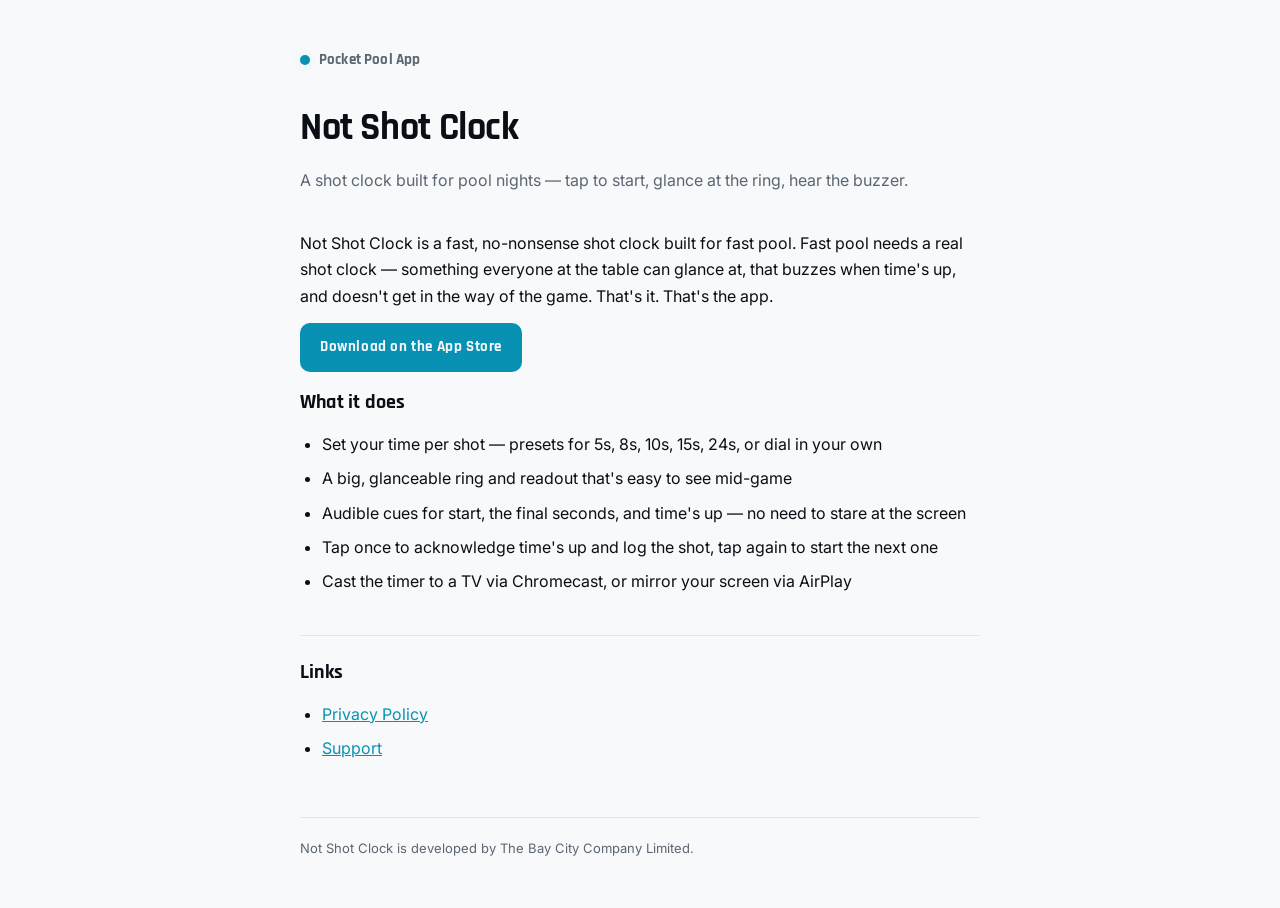
==== index.html @ 8cd3b0e2 "Add Cloudflare Web Analytics to the website Counts visits to notshotclock.pocketpoolapp.com (same to" ====
<!DOCTYPE html>
<html lang="en">
<head>
<meta charset="UTF-8">
<title>Not Shot Clock</title>
<meta name="description" content="A fast, no-nonsense shot clock for fast pool — tap to start, glance at the ring, hear the buzzer.">
<meta name="viewport" content="width=device-width, initial-scale=1, viewport-fit=cover">
<link rel="stylesheet" href="https://fonts.googleapis.com/css2?family=Rajdhani:wght@700&family=Inter:wght@400;500;600&family=Space+Mono:wght@700&display=swap">
<link rel="stylesheet" href="/assets/site.css">
</head>
<body>
<div class="page">
  <header class="brand" style="margin-bottom:24px;">
    <a href="https://pocketpoolapp.com/" style="display:flex;align-items:center;gap:9px;text-decoration:none;color:inherit;">
      <span class="dot"></span><span class="word" style="font-size:15px;color:var(--muted);">Pocket Pool App</span>
    </a>
  </header>
  <h1>Not Shot Clock</h1>
  <p class="lede">A shot clock built for pool nights — tap to start, glance at the ring, hear the buzzer.</p>

  <p>Not Shot Clock is a fast, no-nonsense shot clock built for fast pool. Fast pool needs a real shot clock — something everyone at the table can glance at, that buzzes when time's up, and doesn't get in the way of the game. That's it. That's the app.</p>

  <p>
    <a class="btn" href="https://apps.apple.com/app/id6815306099">Download on the App Store</a>
  </p>

  <h2>What it does</h2>
  <ul>
    <li>Set your time per shot — presets for 5s, 8s, 10s, 15s, 24s, or dial in your own</li>
    <li>A big, glanceable ring and readout that's easy to see mid-game</li>
    <li>Audible cues for start, the final seconds, and time's up — no need to stare at the screen</li>
    <li>Tap once to acknowledge time's up and log the shot, tap again to start the next one</li>
    <li>Cast the timer to a TV via Chromecast, or mirror your screen via AirPlay</li>
  </ul>

  <h2>Links</h2>
  <ul>
    <li><a href="/privacy">Privacy Policy</a></li>
    <li><a href="/support">Support</a></li>
  </ul>

  <footer class="page-footer">
    Not Shot Clock is developed by The Bay City Company Limited.
  </footer>
</div>
<!-- Cloudflare Web Analytics: no cookies, no personal data (see privacy.html). --><script type='module' src='https://static.cloudflareinsights.com/beacon.min.js' data-cf-beacon='{"token": "66d4319e4a10494c87d75a92358eb5a8"}'></script><!-- End Cloudflare Web Analytics -->
</body>
</html>
---- assets/site.css ----
:root {
  --bg: #F7F9FB;
  --surface: #FFFFFF;
  --border: rgba(10, 15, 22, 0.08);
  --text: #0A0F16;
  --muted: #5B6672;
  --accent: #0891B2;
  --accent-soft: rgba(8, 145, 178, 0.10);
}

@media (prefers-color-scheme: dark) {
  :root:not([data-theme="light"]) {
    --bg: #0A0F16;
    --surface: #131B24;
    --border: rgba(255, 255, 255, 0.07);
    --text: #EAF2F5;
    --muted: #9BA8B4;
    --accent: #22D3EE;
    --accent-soft: rgba(34, 211, 238, 0.12);
  }
}

:root[data-theme="dark"] {
  --bg: #0A0F16;
  --surface: #131B24;
  --border: rgba(255, 255, 255, 0.07);
  --text: #EAF2F5;
  --muted: #9BA8B4;
  --accent: #22D3EE;
  --accent-soft: rgba(34, 211, 238, 0.12);
}

* { box-sizing: border-box; }

html, body { margin: 0; }

body {
  background: var(--bg);
  color: var(--text);
  font-family: 'Inter', system-ui, -apple-system, sans-serif;
  line-height: 1.65;
  padding-inline: 20px;
  padding-block: 48px;
}

.page { max-width: 680px; margin: 0 auto; }

header.brand {
  display: flex;
  align-items: center;
  gap: 9px;
  margin-bottom: 8px;
  text-decoration: none;
  color: inherit;
}

header.brand .dot {
  width: 10px;
  height: 10px;
  border-radius: 50%;
  background: var(--accent);
  box-shadow: 0 0 10px var(--accent-soft);
  flex-shrink: 0;
}

header.brand .word {
  font-family: 'Rajdhani', 'Inter', sans-serif;
  font-weight: 700;
  font-size: 22px;
  letter-spacing: 0.01em;
}

h1 {
  font-family: 'Rajdhani', 'Inter', sans-serif;
  font-weight: 700;
  font-size: clamp(28px, 5vw, 38px);
  letter-spacing: -0.01em;
  margin: 6px 0 8px;
  text-wrap: balance;
}

h2 {
  font-family: 'Rajdhani', 'Inter', sans-serif;
  font-weight: 700;
  font-size: 20px;
  letter-spacing: 0.01em;
  margin: 40px 0 12px;
  padding-top: 20px;
  border-top: 1px solid var(--border);
}

h2:first-of-type { margin-top: 0; padding-top: 0; border-top: none; }

.lede { color: var(--muted); font-size: 16px; margin: 0 0 36px; }
.updated { font-family: 'Space Mono', ui-monospace, monospace; font-size: 13px; color: var(--muted); margin: 0 0 40px; }

p, li { font-size: 16px; color: var(--text); }
p { margin: 0 0 14px; }
ul { margin: 0 0 14px; padding-left: 22px; }
li { margin-bottom: 8px; }
li:last-child { margin-bottom: 0; }
strong { font-weight: 600; }
a { color: var(--accent); }

.callout {
  background: var(--surface);
  border: 1px solid var(--border);
  border-radius: 14px;
  padding: 18px 20px;
  margin: 0 0 40px;
}
.callout p { margin: 0; color: var(--muted); font-size: 15px; }
.callout strong { color: var(--text); }

.contact-card {
  background: var(--surface);
  border: 1px solid var(--border);
  border-radius: 16px;
  padding: 22px 24px;
  margin: 0 0 40px;
  display: flex;
  align-items: center;
  justify-content: space-between;
  gap: 16px;
  flex-wrap: wrap;
}
.contact-card .label {
  font-size: 12px;
  font-weight: 600;
  text-transform: uppercase;
  letter-spacing: 0.08em;
  color: var(--muted);
  margin-bottom: 6px;
}
.contact-card a.email {
  font-family: 'Space Mono', ui-monospace, monospace;
  font-size: 18px;
  font-weight: 700;
  color: var(--accent);
  text-decoration: none;
}
.contact-card a.email:hover { text-decoration: underline; }
.btn {
  background: var(--accent);
  color: var(--bg);
  font-family: 'Rajdhani', sans-serif;
  font-weight: 700;
  font-size: 15px;
  letter-spacing: 0.04em;
  padding: 12px 20px;
  border-radius: 10px;
  text-decoration: none;
  white-space: nowrap;
  display: inline-block;
}

.faq { display: flex; flex-direction: column; gap: 10px; margin-bottom: 40px; }
details {
  background: var(--surface);
  border: 1px solid var(--border);
  border-radius: 12px;
  padding: 16px 18px;
}
summary {
  font-weight: 600;
  cursor: pointer;
  list-style: none;
  display: flex;
  align-items: center;
  justify-content: space-between;
  gap: 12px;
}
summary::-webkit-details-marker { display: none; }
summary::after {
  content: "+";
  font-family: 'Rajdhani', sans-serif;
  font-size: 20px;
  color: var(--accent);
  flex-shrink: 0;
  transition: transform 0.15s ease;
}
details[open] summary::after { transform: rotate(45deg); }
details p { margin: 12px 0 0; color: var(--muted); font-size: 15px; }
details p a { color: var(--accent); }

.app-tiles {
  display: flex;
  flex-direction: column;
  gap: 14px;
  margin-bottom: 20px;
}
.app-tile {
  background: var(--surface);
  border: 1px solid var(--border);
  border-radius: 16px;
  padding: 22px 24px;
  text-decoration: none;
  color: inherit;
  display: block;
}
.app-tile h3 {
  font-family: 'Rajdhani', 'Inter', sans-serif;
  font-weight: 700;
  font-size: 20px;
  margin: 0 0 6px;
}
.app-tile p { margin: 0; color: var(--muted); font-size: 15px; }
.app-tile.soon { opacity: 0.55; }
.app-tile.soon h3::after {
  content: "Coming soon";
  font-size: 11px;
  font-weight: 700;
  text-transform: uppercase;
  letter-spacing: 0.06em;
  color: var(--muted);
  margin-left: 10px;
  vertical-align: middle;
}

footer.page-footer {
  margin-top: 56px;
  padding-top: 20px;
  border-top: 1px solid var(--border);
  font-size: 13px;
  color: var(--muted);
}
footer.page-footer a { color: var(--muted); }
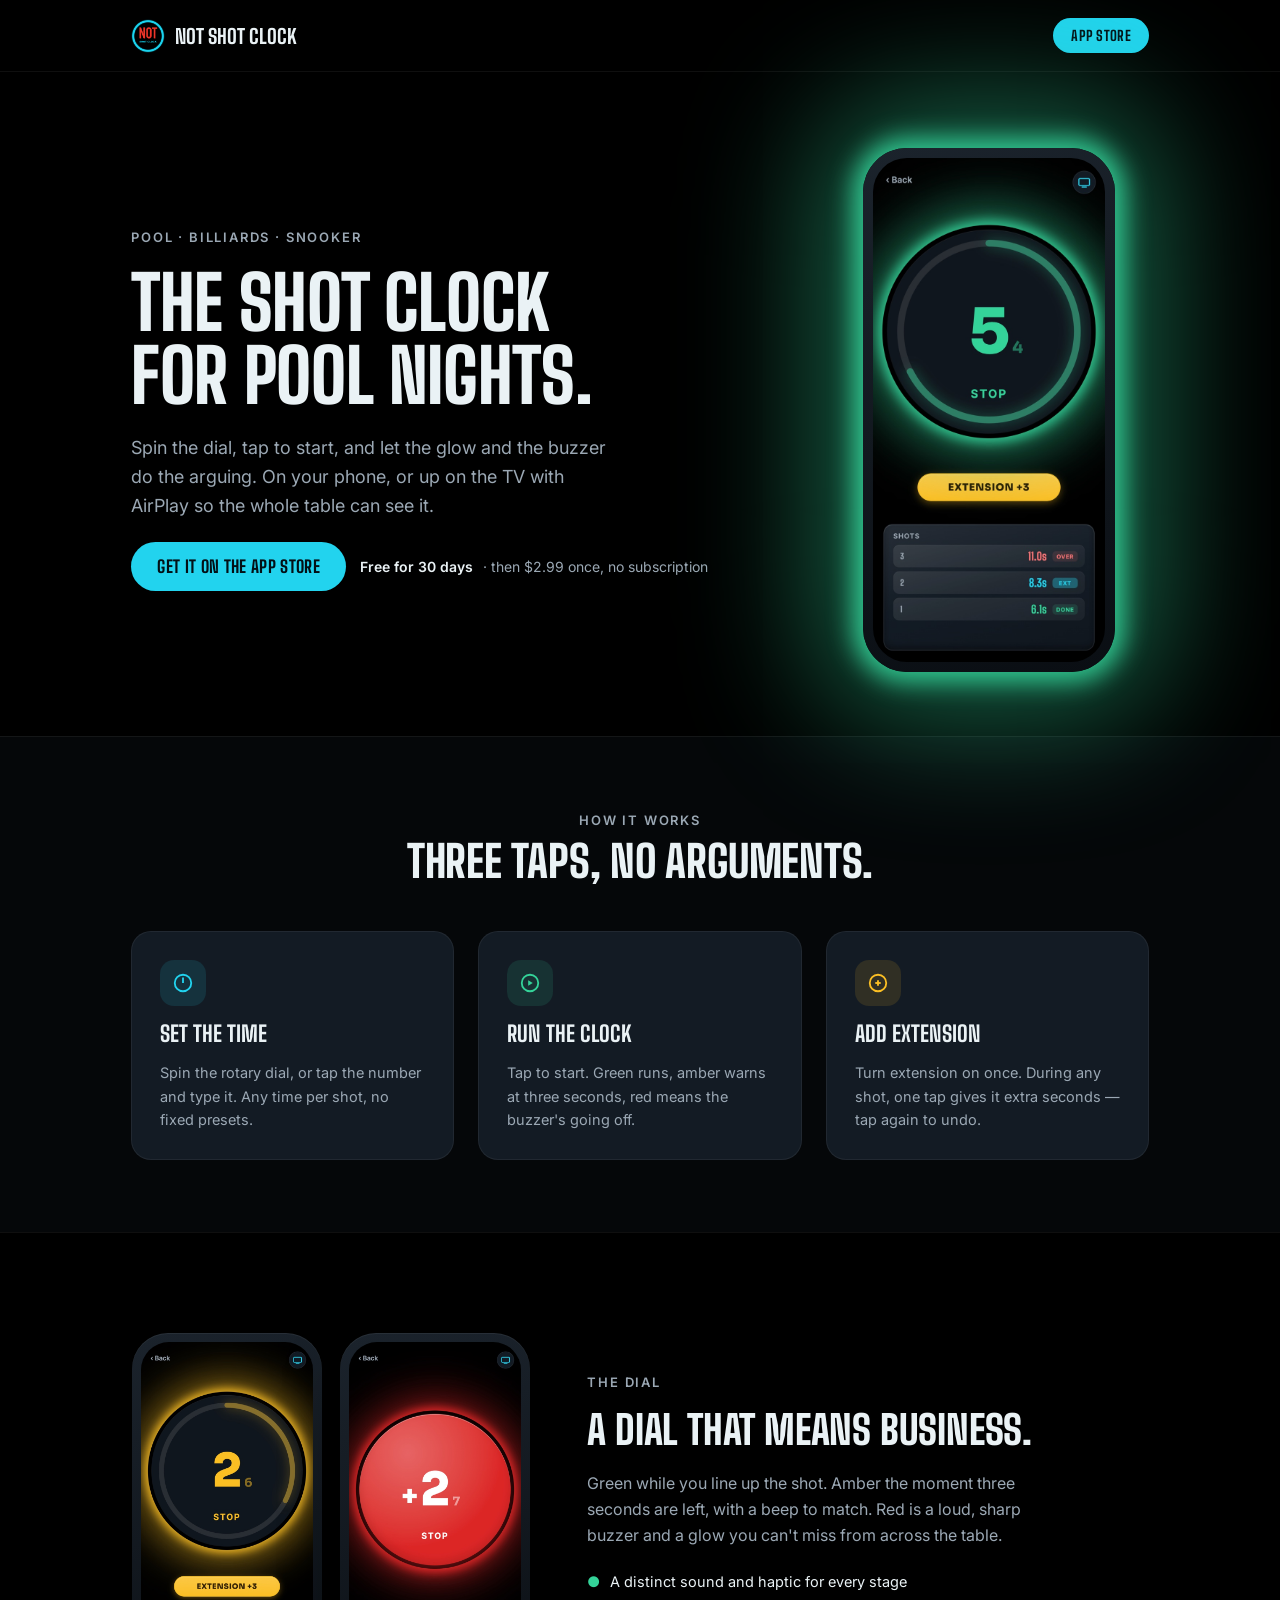
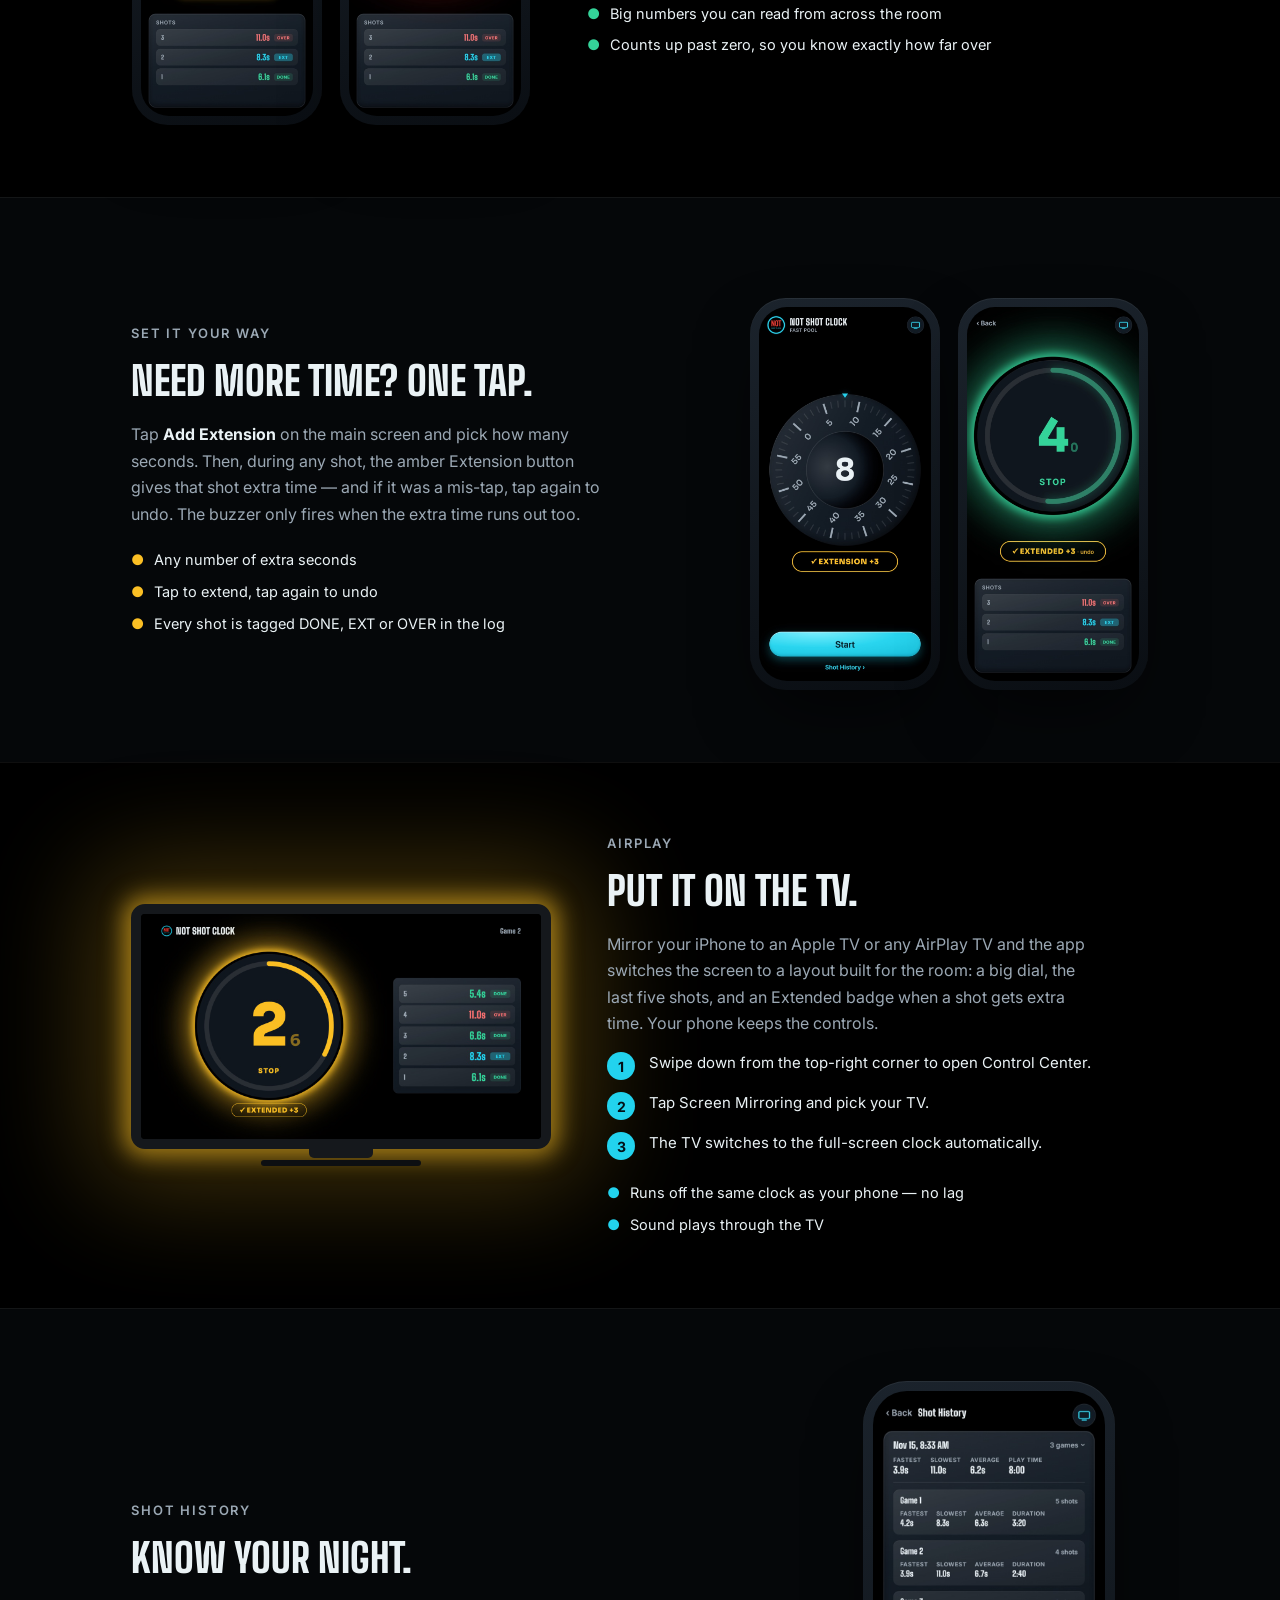
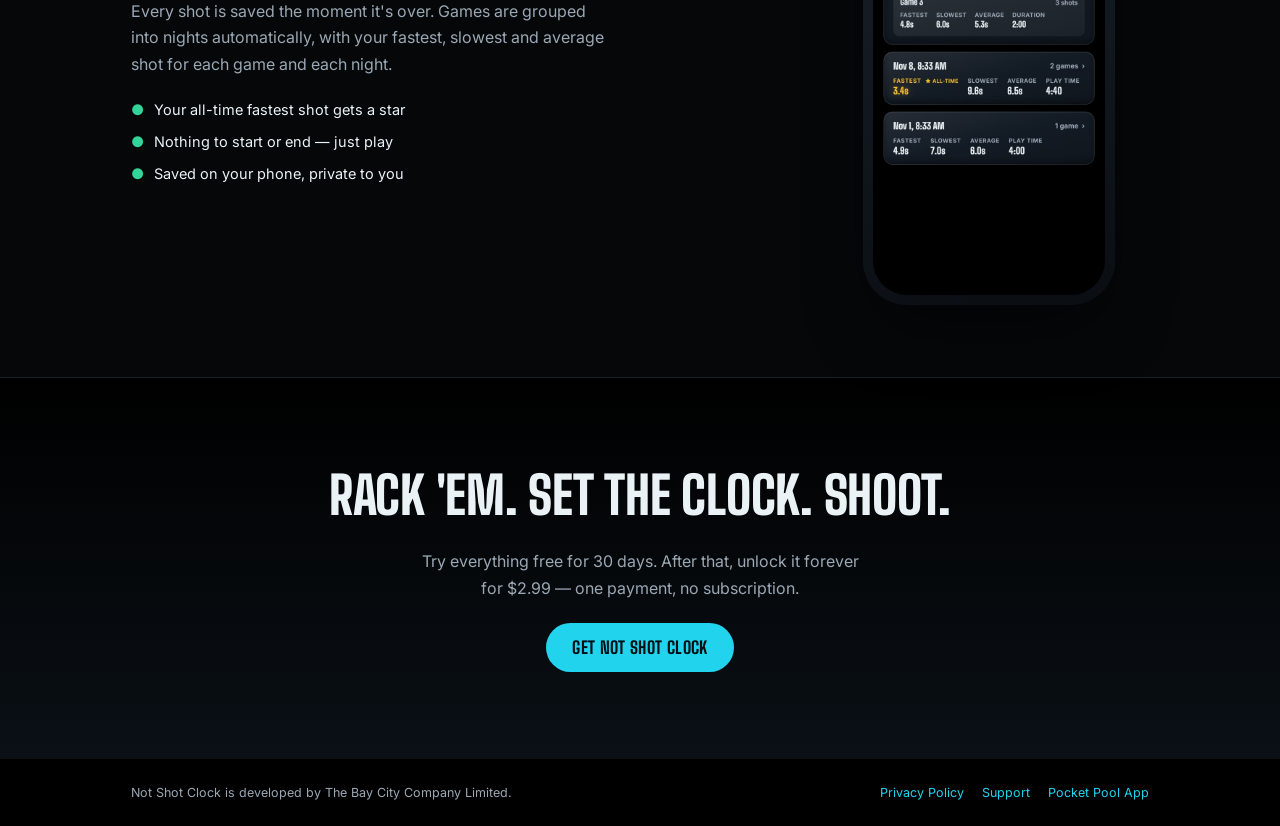
==== commit b8e18837: "New homepage with current app screens; AirPlay replaces Chromecast - Homepage rebuilt from the appro" ====
--- a/index.html
+++ b/index.html
@@ -2,47 +2,231 @@
 <html lang="en">
 <head>
 <meta charset="UTF-8">
-<title>Not Shot Clock</title>
-<meta name="description" content="A fast, no-nonsense shot clock for fast pool — tap to start, glance at the ring, hear the buzzer.">
+<title>Not Shot Clock — the shot clock for pool nights</title>
+<meta name="description" content="A fast, no-nonsense shot clock for pool, billiards and snooker. Spin the dial, tap to start, hear the buzzer — and put it on the TV with AirPlay. Free for 30 days.">
 <meta name="viewport" content="width=device-width, initial-scale=1, viewport-fit=cover">
-<link rel="stylesheet" href="https://fonts.googleapis.com/css2?family=Rajdhani:wght@700&family=Inter:wght@400;500;600&family=Space+Mono:wght@700&display=swap">
-<link rel="stylesheet" href="/assets/site.css">
+<meta property="og:title" content="Not Shot Clock — the shot clock for pool nights">
+<meta property="og:description" content="Spin the dial, tap to start, hear the buzzer. Put it on the TV with AirPlay.">
+<meta property="og:image" content="https://notshotclock.pocketpoolapp.com/assets/img/tv-running.jpg">
+<link rel="icon" href="/assets/img/logo.png">
+<link rel="preconnect" href="https://fonts.googleapis.com">
+<link rel="stylesheet" href="https://fonts.googleapis.com/css2?family=Big+Shoulders:wght@700;800&family=Inter:wght@400;500;600&display=swap">
+<style>
+  :root {
+    --bg: #000000; --bg-alt: #050709; --surface: #131B24; --line: rgba(255,255,255,0.06);
+    --text: #EAF2F5; --muted: #9BA8B4; --accent: #22D3EE; --on-accent: #031016;
+    --green: #34D399; --amber: #FBBF24; --red: #DC2626;
+    color-scheme: dark;
+  }
+  * { box-sizing: border-box; }
+  html, body { margin: 0; background: var(--bg); color: var(--text); font-family: 'Inter', system-ui, sans-serif; }
+  a { color: var(--accent); text-decoration: none; }
+  a:hover { color: #67e3f5; }
+  img { max-width: 100%; display: block; }
+  .wrap { max-width: 1120px; margin: 0 auto; padding-inline: max(24px, 4vw, env(safe-area-inset-left, 0px)); }
+  .band { padding-block: 72px; border-top: 1px solid var(--line); }
+  .band.alt { background: var(--bg-alt); }
+  .display { font-family: 'Big Shoulders', sans-serif; font-weight: 800; text-transform: uppercase; letter-spacing: -0.005em; text-wrap: balance; margin: 0; }
+  .eyebrow { font-weight: 600; font-size: 13px; letter-spacing: 0.14em; text-transform: uppercase; color: var(--muted); }
+  .lead { font-size: 18px; line-height: 1.6; color: var(--muted); max-width: 480px; margin: 0; }
+  .body { font-size: 16px; line-height: 1.65; color: var(--muted); max-width: 480px; margin: 0; }
+  .btn { display: inline-flex; align-items: center; gap: 10px; padding: 14px 26px; border-radius: 999px; background: var(--accent); color: var(--on-accent); font-family: 'Big Shoulders', sans-serif; font-weight: 700; font-size: 17px; letter-spacing: 0.02em; text-transform: uppercase; }
+  .btn:hover { color: var(--on-accent); filter: brightness(1.08); }
+  .row { display: flex; flex-wrap: wrap; align-items: center; gap: 56px; }
+  .row.rev { flex-wrap: wrap-reverse; }
+  .copy { flex: 999 1 420px; min-width: 0; display: flex; flex-direction: column; gap: 16px; }
+  .media { flex: 1 1 320px; display: flex; justify-content: center; align-items: flex-end; gap: 18px; flex-wrap: wrap; }
+  .media.pair { flex: 1 1 400px; flex-wrap: nowrap; }
+  .phone { width: 252px; border-radius: 44px; padding: 10px; background: linear-gradient(165deg,#1b232c,#0a0e13); box-shadow: 0 30px 70px -20px rgba(0,0,0,0.7), inset 0 1px 0 rgba(255,255,255,0.06); }
+  .phone.sm { width: 190px; border-radius: 36px; padding: 9px; }
+  .phone .scr { aspect-ratio: 1206 / 2622; border-radius: 34px; overflow: hidden; background: #000; }
+  .phone.sm .scr { border-radius: 28px; }
+  .phone .scr img { width: 100%; height: 100%; object-fit: cover; }
+  .glow-green { box-shadow: 0 0 24px 10px rgba(52,211,153,0.9), 0 0 130px 50px rgba(52,211,153,0.45); }
+  .tv { width: min(100%, 460px); }
+  .tv .panel { border-radius: 14px; border: 10px solid #15181c; overflow: hidden; background: #000; box-shadow: 0 0 22px 8px rgba(251,191,36,0.55), 0 0 110px 40px rgba(251,191,36,0.25); }
+  .tv .neck { width: 64px; height: 9px; margin: 0 auto; background: #15181c; border-radius: 0 0 5px 5px; }
+  .tv .foot { width: 160px; height: 6px; margin: 2px auto 0; background: #0d0f12; border-radius: 3px; }
+  ul.dots { margin: 6px 0 0; padding: 0; list-style: none; display: flex; flex-direction: column; gap: 10px; }
+  ul.dots li { display: flex; gap: 10px; font-size: 14.5px; line-height: 1.5; }
+  ul.dots li::before { content: "●"; color: var(--dot, var(--green)); }
+  .cards { display: flex; flex-wrap: wrap; gap: 24px; }
+  .card { flex: 1 1 260px; min-width: 0; background: var(--surface); border: 1px solid var(--line); border-radius: 20px; padding: 28px; display: flex; flex-direction: column; gap: 14px; }
+  .card .ic { width: 46px; height: 46px; border-radius: 14px; display: flex; align-items: center; justify-content: center; }
+  .card h3 { font-family: 'Big Shoulders', sans-serif; font-weight: 700; font-size: 22px; text-transform: uppercase; margin: 0; }
+  .card p { margin: 0; font-size: 14.5px; line-height: 1.6; color: var(--muted); }
+  .steps { margin: 0; padding: 0; list-style: none; display: flex; flex-direction: column; gap: 12px; counter-reset: s; }
+  .steps li { counter-increment: s; display: flex; gap: 14px; align-items: flex-start; font-size: 15px; line-height: 1.5; }
+  .steps li::before { content: counter(s); flex: none; width: 28px; height: 28px; border-radius: 50%; background: var(--accent); color: var(--on-accent); font-weight: 700; font-size: 14px; display: flex; align-items: center; justify-content: center; }
+  .price { display: inline-flex; gap: 10px; align-items: center; flex-wrap: wrap; font-size: 14px; color: var(--muted); }
+  .price b { color: var(--text); font-weight: 600; }
+  @media (max-width: 560px) {
+    .band { padding-block: 56px; }
+    .phone { width: 220px; }
+    .phone.sm { width: 46%; max-width: 190px; }
+  }
+</style>
 </head>
 <body>
-<div class="page">
-  <header class="brand" style="margin-bottom:24px;">
-    <a href="https://pocketpoolapp.com/" style="display:flex;align-items:center;gap:9px;text-decoration:none;color:inherit;">
-      <span class="dot"></span><span class="word" style="font-size:15px;color:var(--muted);">Pocket Pool App</span>
+
+<!-- NAV -->
+<div style="padding-block:18px; border-bottom:1px solid var(--line);">
+  <div class="wrap" style="display:flex; align-items:center; justify-content:space-between; gap:16px; flex-wrap:wrap;">
+    <a href="/" style="display:flex; align-items:center; gap:10px; color:inherit;">
+      <img src="/assets/img/logo.png" alt="" width="34" height="34" style="border-radius:22%;">
+      <span style="font-family:'Big Shoulders',sans-serif; font-weight:700; font-size:20px; text-transform:uppercase;">Not Shot Clock</span>
     </a>
-  </header>
-  <h1>Not Shot Clock</h1>
-  <p class="lede">A shot clock built for pool nights — tap to start, glance at the ring, hear the buzzer.</p>
-
-  <p>Not Shot Clock is a fast, no-nonsense shot clock built for fast pool. Fast pool needs a real shot clock — something everyone at the table can glance at, that buzzes when time's up, and doesn't get in the way of the game. That's it. That's the app.</p>
-
-  <p>
-    <a class="btn" href="https://apps.apple.com/app/id6815306099">Download on the App Store</a>
-  </p>
-
-  <h2>What it does</h2>
-  <ul>
-    <li>Set your time per shot — presets for 5s, 8s, 10s, 15s, 24s, or dial in your own</li>
-    <li>A big, glanceable ring and readout that's easy to see mid-game</li>
-    <li>Audible cues for start, the final seconds, and time's up — no need to stare at the screen</li>
-    <li>Tap once to acknowledge time's up and log the shot, tap again to start the next one</li>
-    <li>Cast the timer to a TV via Chromecast, or mirror your screen via AirPlay</li>
-  </ul>
-
-  <h2>Links</h2>
-  <ul>
-    <li><a href="/privacy">Privacy Policy</a></li>
-    <li><a href="/support">Support</a></li>
-  </ul>
-
-  <footer class="page-footer">
-    Not Shot Clock is developed by The Bay City Company Limited.
-  </footer>
-</div>
+    <a class="btn" href="https://apps.apple.com/app/id6815306099" style="padding:9px 18px; font-size:14px;">App Store</a>
+  </div>
+</div>
+
+<!-- HERO -->
+<div style="padding-block:76px 64px;">
+  <div class="wrap row">
+    <div class="copy" style="gap:22px;">
+      <span class="eyebrow">Pool · Billiards · Snooker</span>
+      <h1 class="display" style="font-size:clamp(46px,6vw,74px); line-height:0.98;">The shot clock<br>for pool nights.</h1>
+      <p class="lead">Spin the dial, tap to start, and let the glow and the buzzer do the arguing. On your phone, or up on the TV with AirPlay so the whole table can see it.</p>
+      <div style="display:flex; align-items:center; gap:14px; flex-wrap:wrap;">
+        <a class="btn" href="https://apps.apple.com/app/id6815306099">Get it on the App Store</a>
+        <span class="price"><b>Free for 30 days</b> · then $2.99 once, no subscription</span>
+      </div>
+    </div>
+    <div class="media">
+      <div class="phone glow-green"><div class="scr"><img src="/assets/img/running.jpg" alt="Not Shot Clock timer running, green ring counting down from 8 seconds"></div></div>
+    </div>
+  </div>
+</div>
+
+<!-- HOW IT WORKS -->
+<div class="band alt">
+  <div class="wrap">
+    <div style="text-align:center; max-width:640px; margin:0 auto 44px;">
+      <span class="eyebrow">How it works</span>
+      <h2 class="display" style="font-size:clamp(30px,4vw,44px); margin-top:6px;">Three taps, no arguments.</h2>
+    </div>
+    <div class="cards">
+      <div class="card">
+        <div class="ic" style="background:rgba(34,211,238,0.12);"><svg width="22" height="22" viewBox="0 0 24 24" fill="none" stroke="#22D3EE" stroke-width="2" aria-hidden="true"><circle cx="12" cy="12" r="9"/><line x1="12" y1="12" x2="12" y2="6"/></svg></div>
+        <h3>Set the time</h3>
+        <p>Spin the rotary dial, or tap the number and type it. Any time per shot, no fixed presets.</p>
+      </div>
+      <div class="card">
+        <div class="ic" style="background:rgba(52,211,153,0.12);"><svg width="22" height="22" viewBox="0 0 24 24" fill="none" stroke="#34D399" stroke-width="2" aria-hidden="true"><circle cx="12" cy="12" r="9"/><path d="M10 9l5 3-5 3z" fill="#34D399" stroke="none"/></svg></div>
+        <h3>Run the clock</h3>
+        <p>Tap to start. Green runs, amber warns at three seconds, red means the buzzer's going off.</p>
+      </div>
+      <div class="card">
+        <div class="ic" style="background:rgba(251,191,36,0.12);"><svg width="22" height="22" viewBox="0 0 24 24" fill="none" stroke="#FBBF24" stroke-width="2" aria-hidden="true"><circle cx="12" cy="12" r="9"/><line x1="9" y1="12" x2="15" y2="12"/><line x1="12" y1="9" x2="12" y2="15"/></svg></div>
+        <h3>Add extension</h3>
+        <p>Turn extension on once. During any shot, one tap gives it extra seconds — tap again to undo.</p>
+      </div>
+    </div>
+  </div>
+</div>
+
+<!-- DIAL STATES -->
+<div class="band">
+  <div class="wrap row">
+    <div class="media pair">
+      <div class="phone sm"><div class="scr"><img src="/assets/img/warning.jpg" alt="Timer in amber warning state with 2.6 seconds left"></div></div>
+      <div class="phone sm" style="margin-top:28px;"><div class="scr"><img src="/assets/img/expired.jpg" alt="Timer in red buzzer state, 2.7 seconds over"></div></div>
+    </div>
+    <div class="copy">
+      <span class="eyebrow">The dial</span>
+      <h2 class="display" style="font-size:clamp(28px,3.6vw,40px);">A dial that means business.</h2>
+      <p class="body">Green while you line up the shot. Amber the moment three seconds are left, with a beep to match. Red is a loud, sharp buzzer and a glow you can't miss from across the table.</p>
+      <ul class="dots">
+        <li>A distinct sound and haptic for every stage</li>
+        <li>Big numbers you can read from across the room</li>
+        <li>Counts up past zero, so you know exactly how far over</li>
+      </ul>
+    </div>
+  </div>
+</div>
+
+<!-- EXTENSION -->
+<div class="band alt">
+  <div class="wrap row rev">
+    <div class="copy" style="--dot: var(--amber);">
+      <span class="eyebrow">Set it your way</span>
+      <h2 class="display" style="font-size:clamp(28px,3.6vw,40px);">Need more time? One tap.</h2>
+      <p class="body">Tap <b style="color:var(--text);">Add Extension</b> on the main screen and pick how many seconds. Then, during any shot, the amber Extension button gives that shot extra time — and if it was a mis-tap, tap again to undo. The buzzer only fires when the extra time runs out too.</p>
+      <ul class="dots">
+        <li>Any number of extra seconds</li>
+        <li>Tap to extend, tap again to undo</li>
+        <li>Every shot is tagged DONE, EXT or OVER in the log</li>
+      </ul>
+    </div>
+    <div class="media pair">
+      <div class="phone sm"><div class="scr"><img src="/assets/img/home.jpg" alt="Main screen with the rotary dial set to 8 seconds and Extension +3 turned on"></div></div>
+      <div class="phone sm" style="margin-top:28px;"><div class="scr"><img src="/assets/img/extended.jpg" alt="Timer running with the shot extended by 3 seconds"></div></div>
+    </div>
+  </div>
+</div>
+
+<!-- AIRPLAY -->
+<div class="band">
+  <div class="wrap row">
+    <div class="media" style="flex:1 1 420px; align-items:center;">
+      <div class="tv">
+        <div class="panel"><img src="/assets/img/tv-extended.jpg" alt="The TV layout over AirPlay: the dial on the left, the last five shots on the right, and an Extended +3 badge" style="width:100%; aspect-ratio:16/9; object-fit:cover;"></div>
+        <div class="neck"></div><div class="foot"></div>
+      </div>
+    </div>
+    <div class="copy" style="--dot: var(--accent);">
+      <span class="eyebrow">AirPlay</span>
+      <h2 class="display" style="font-size:clamp(28px,3.6vw,40px);">Put it on the TV.</h2>
+      <p class="body">Mirror your iPhone to an Apple TV or any AirPlay TV and the app switches the screen to a layout built for the room: a big dial, the last five shots, and an Extended badge when a shot gets extra time. Your phone keeps the controls.</p>
+      <ol class="steps">
+        <li>Swipe down from the top-right corner to open Control Center.</li>
+        <li>Tap Screen Mirroring and pick your TV.</li>
+        <li>The TV switches to the full-screen clock automatically.</li>
+      </ol>
+      <ul class="dots">
+        <li>Runs off the same clock as your phone — no lag</li>
+        <li>Sound plays through the TV</li>
+      </ul>
+    </div>
+  </div>
+</div>
+
+<!-- HISTORY -->
+<div class="band alt">
+  <div class="wrap row rev">
+    <div class="copy">
+      <span class="eyebrow">Shot history</span>
+      <h2 class="display" style="font-size:clamp(28px,3.6vw,40px);">Know your night.</h2>
+      <p class="body">Every shot is saved the moment it's over. Games are grouped into nights automatically, with your fastest, slowest and average shot for each game and each night.</p>
+      <ul class="dots">
+        <li>Your all-time fastest shot gets a star</li>
+        <li>Nothing to start or end — just play</li>
+        <li>Saved on your phone, private to you</li>
+      </ul>
+    </div>
+    <div class="media">
+      <div class="phone"><div class="scr"><img src="/assets/img/history.jpg" alt="Shot History screen listing three nights with fastest, slowest and average shot times"></div></div>
+    </div>
+  </div>
+</div>
+
+<!-- FOOTER CTA -->
+<div class="band" style="padding-block:86px; background:linear-gradient(180deg,#000 0%,#0a1016 100%);">
+  <div class="wrap" style="display:flex; flex-direction:column; align-items:center; gap:22px; text-align:center;">
+    <h2 class="display" style="font-size:clamp(32px,5vw,52px); max-width:640px;">Rack 'em. Set the clock. Shoot.</h2>
+    <p class="body" style="max-width:460px;">Try everything free for 30 days. After that, unlock it forever for $2.99 — one payment, no subscription.</p>
+    <a class="btn" href="https://apps.apple.com/app/id6815306099">Get Not Shot Clock</a>
+  </div>
+</div>
+
+<!-- LEGAL FOOTER -->
+<div style="padding-block:26px; border-top:1px solid var(--line);">
+  <div class="wrap" style="display:flex; flex-wrap:wrap; align-items:center; justify-content:space-between; gap:12px; font-size:12.5px; color:var(--muted);">
+    <span>Not Shot Clock is developed by The Bay City Company Limited.</span>
+    <span style="display:flex; gap:18px;"><a href="/privacy">Privacy Policy</a><a href="/support">Support</a><a href="https://pocketpoolapp.com/">Pocket Pool App</a></span>
+  </div>
+</div>
+
 <!-- Cloudflare Web Analytics: no cookies, no personal data (see privacy.html). --><script type='module' src='https://static.cloudflareinsights.com/beacon.min.js' data-cf-beacon='{"token": "66d4319e4a10494c87d75a92358eb5a8"}'></script><!-- End Cloudflare Web Analytics -->
 </body>
 </html>
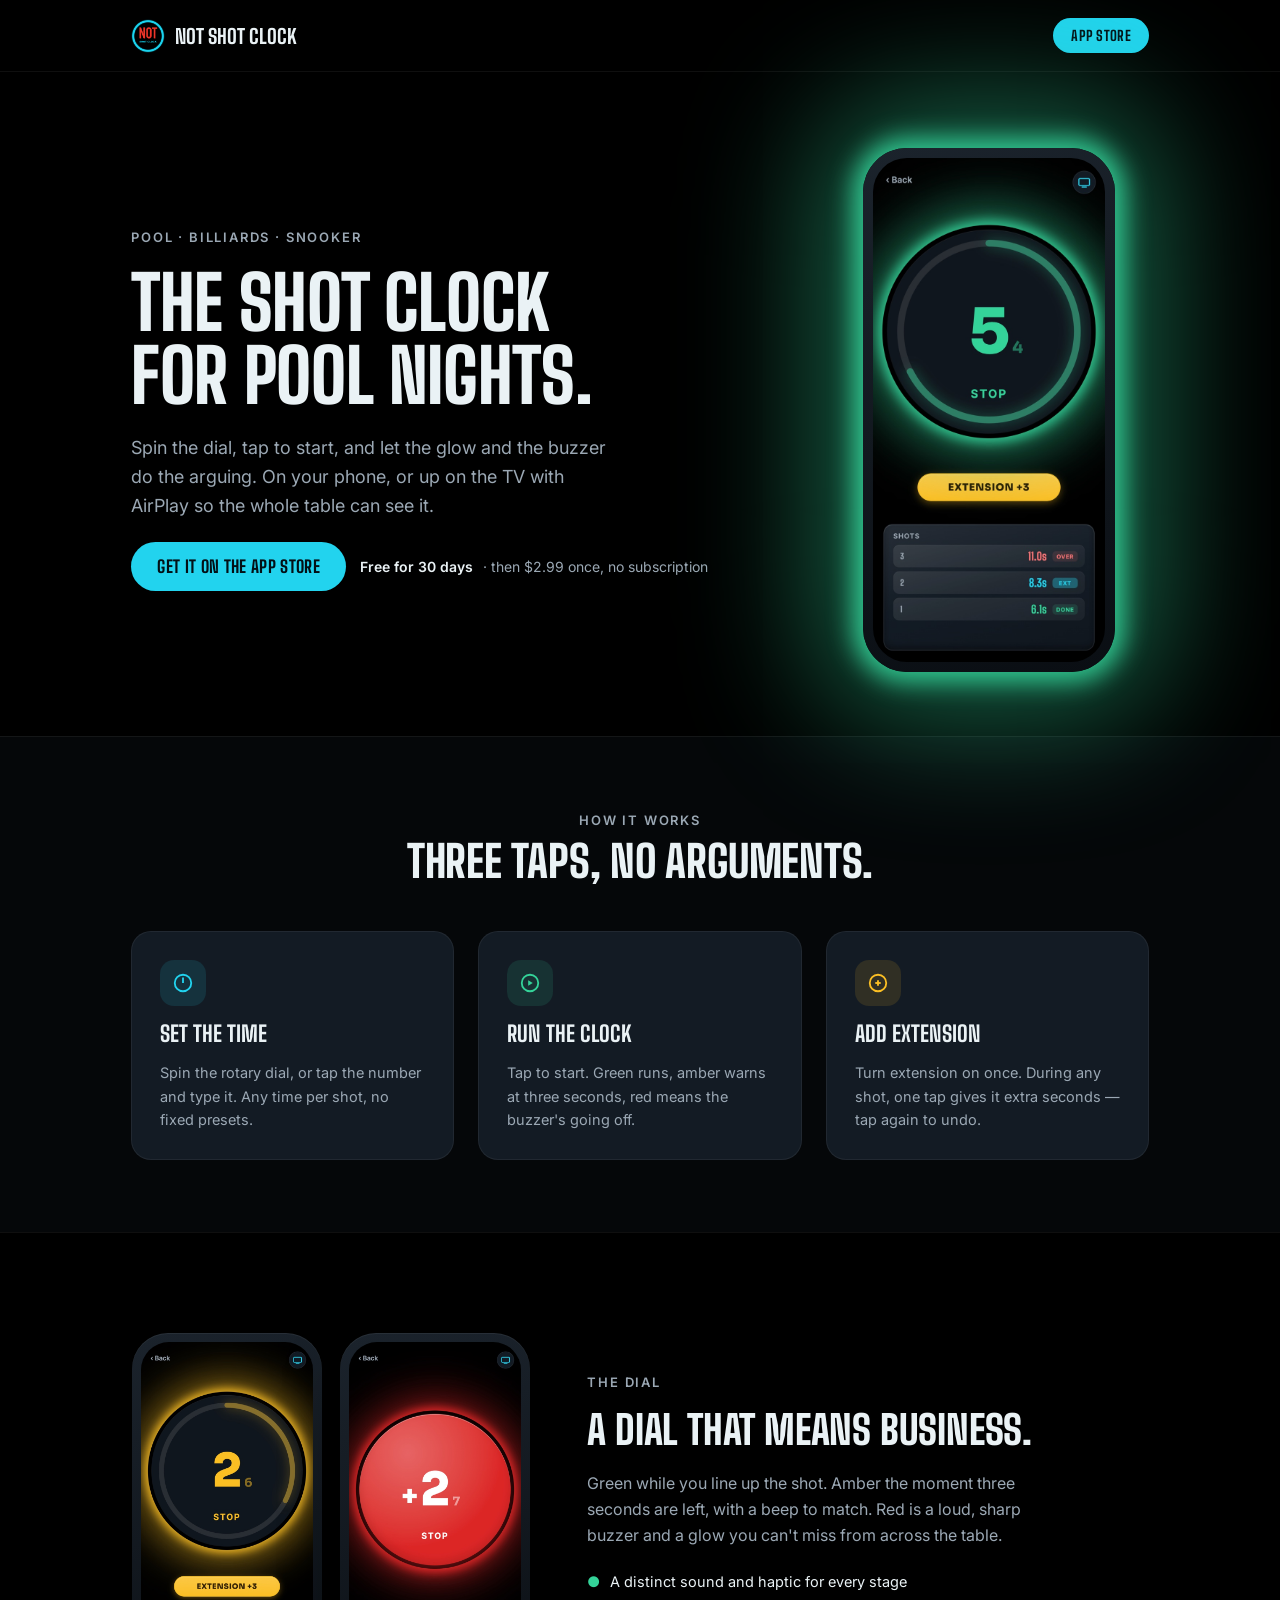
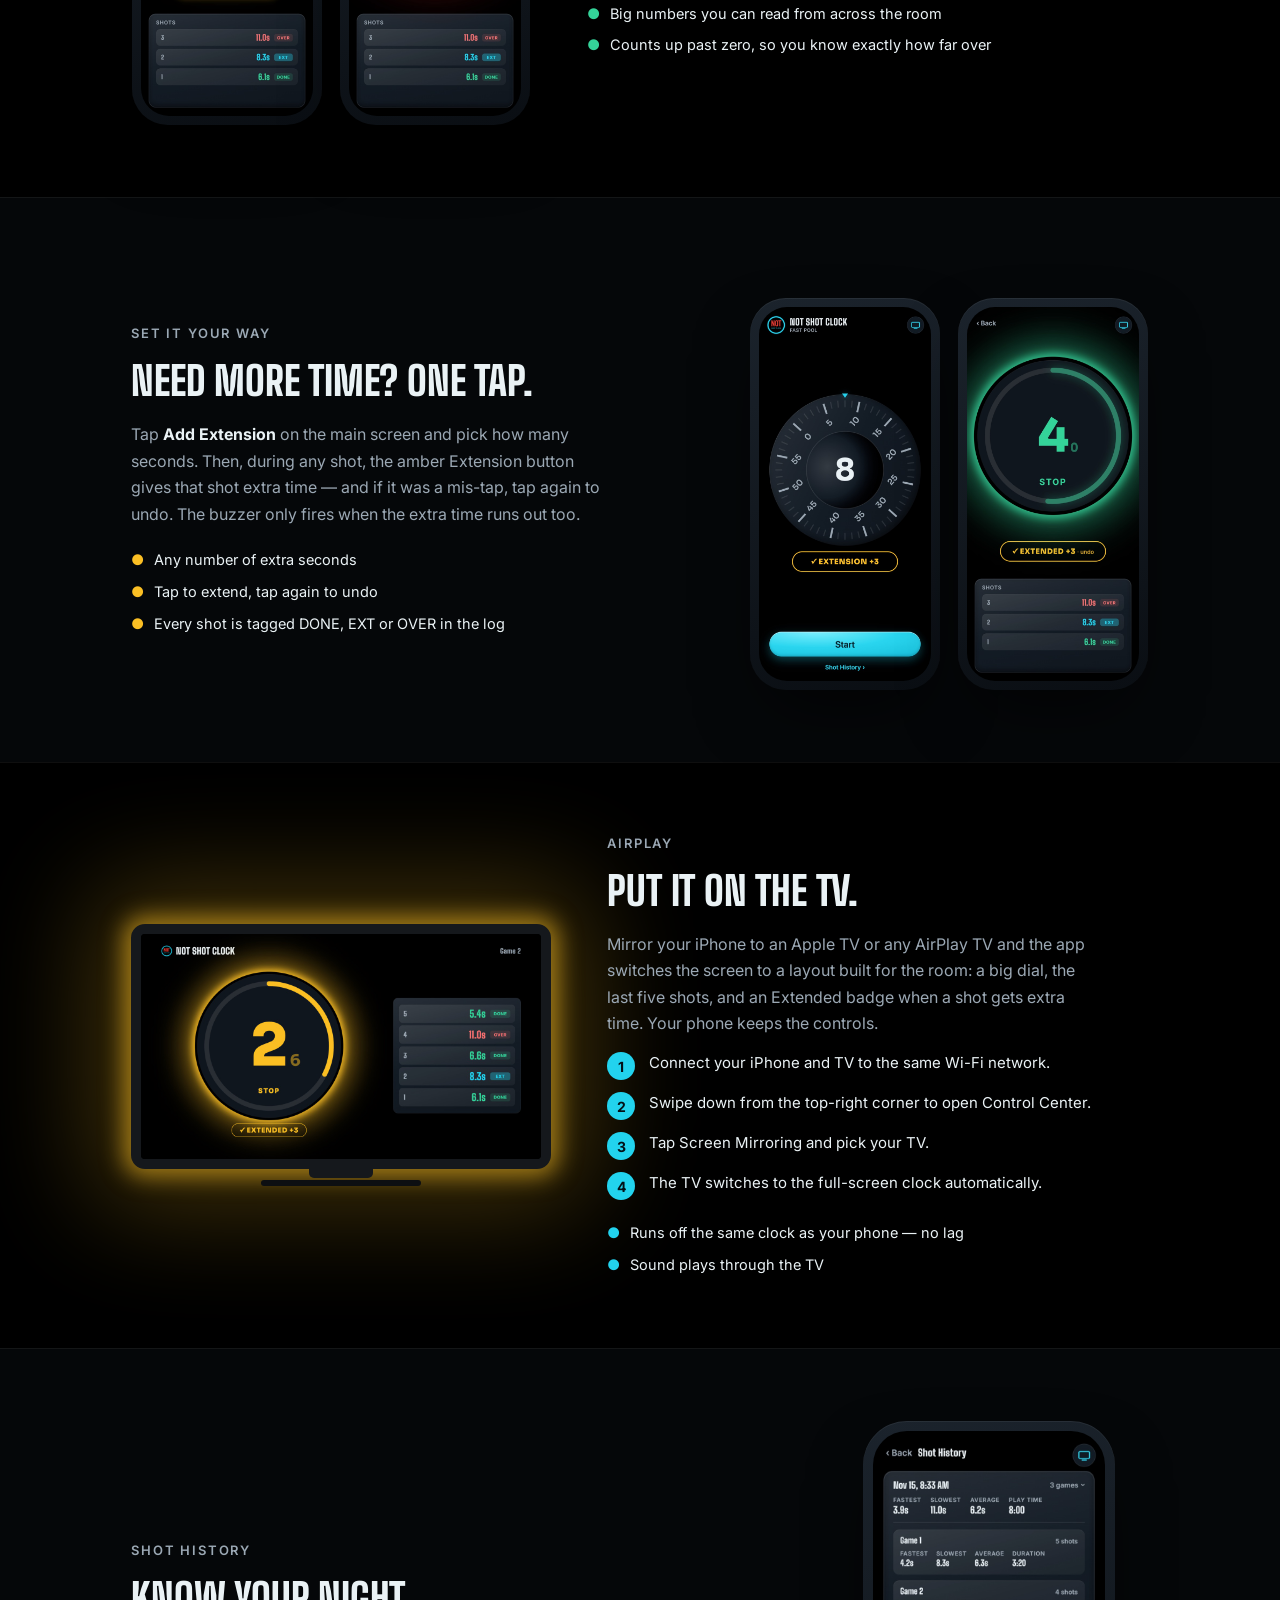
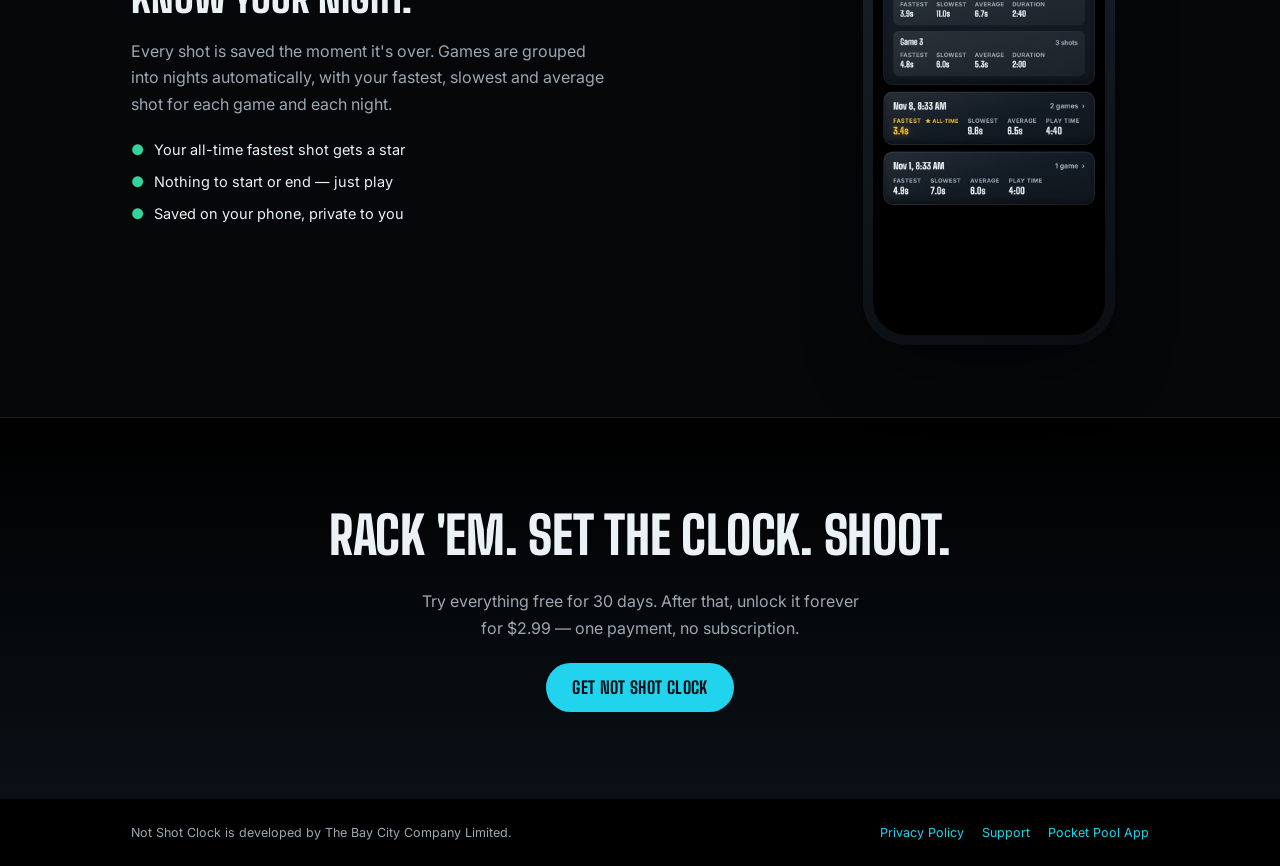
==== commit ec97c19c: "AirPlay steps: iPhone and TV must be on the same Wi-Fi Co-Authored-By: Claude Opus 5.5 <noreply@anth" ====
--- a/index.html
+++ b/index.html
@@ -179,6 +179,7 @@
       <h2 class="display" style="font-size:clamp(28px,3.6vw,40px);">Put it on the TV.</h2>
       <p class="body">Mirror your iPhone to an Apple TV or any AirPlay TV and the app switches the screen to a layout built for the room: a big dial, the last five shots, and an Extended badge when a shot gets extra time. Your phone keeps the controls.</p>
       <ol class="steps">
+        <li>Connect your iPhone and TV to the same Wi-Fi network.</li>
         <li>Swipe down from the top-right corner to open Control Center.</li>
         <li>Tap Screen Mirroring and pick your TV.</li>
         <li>The TV switches to the full-screen clock automatically.</li>
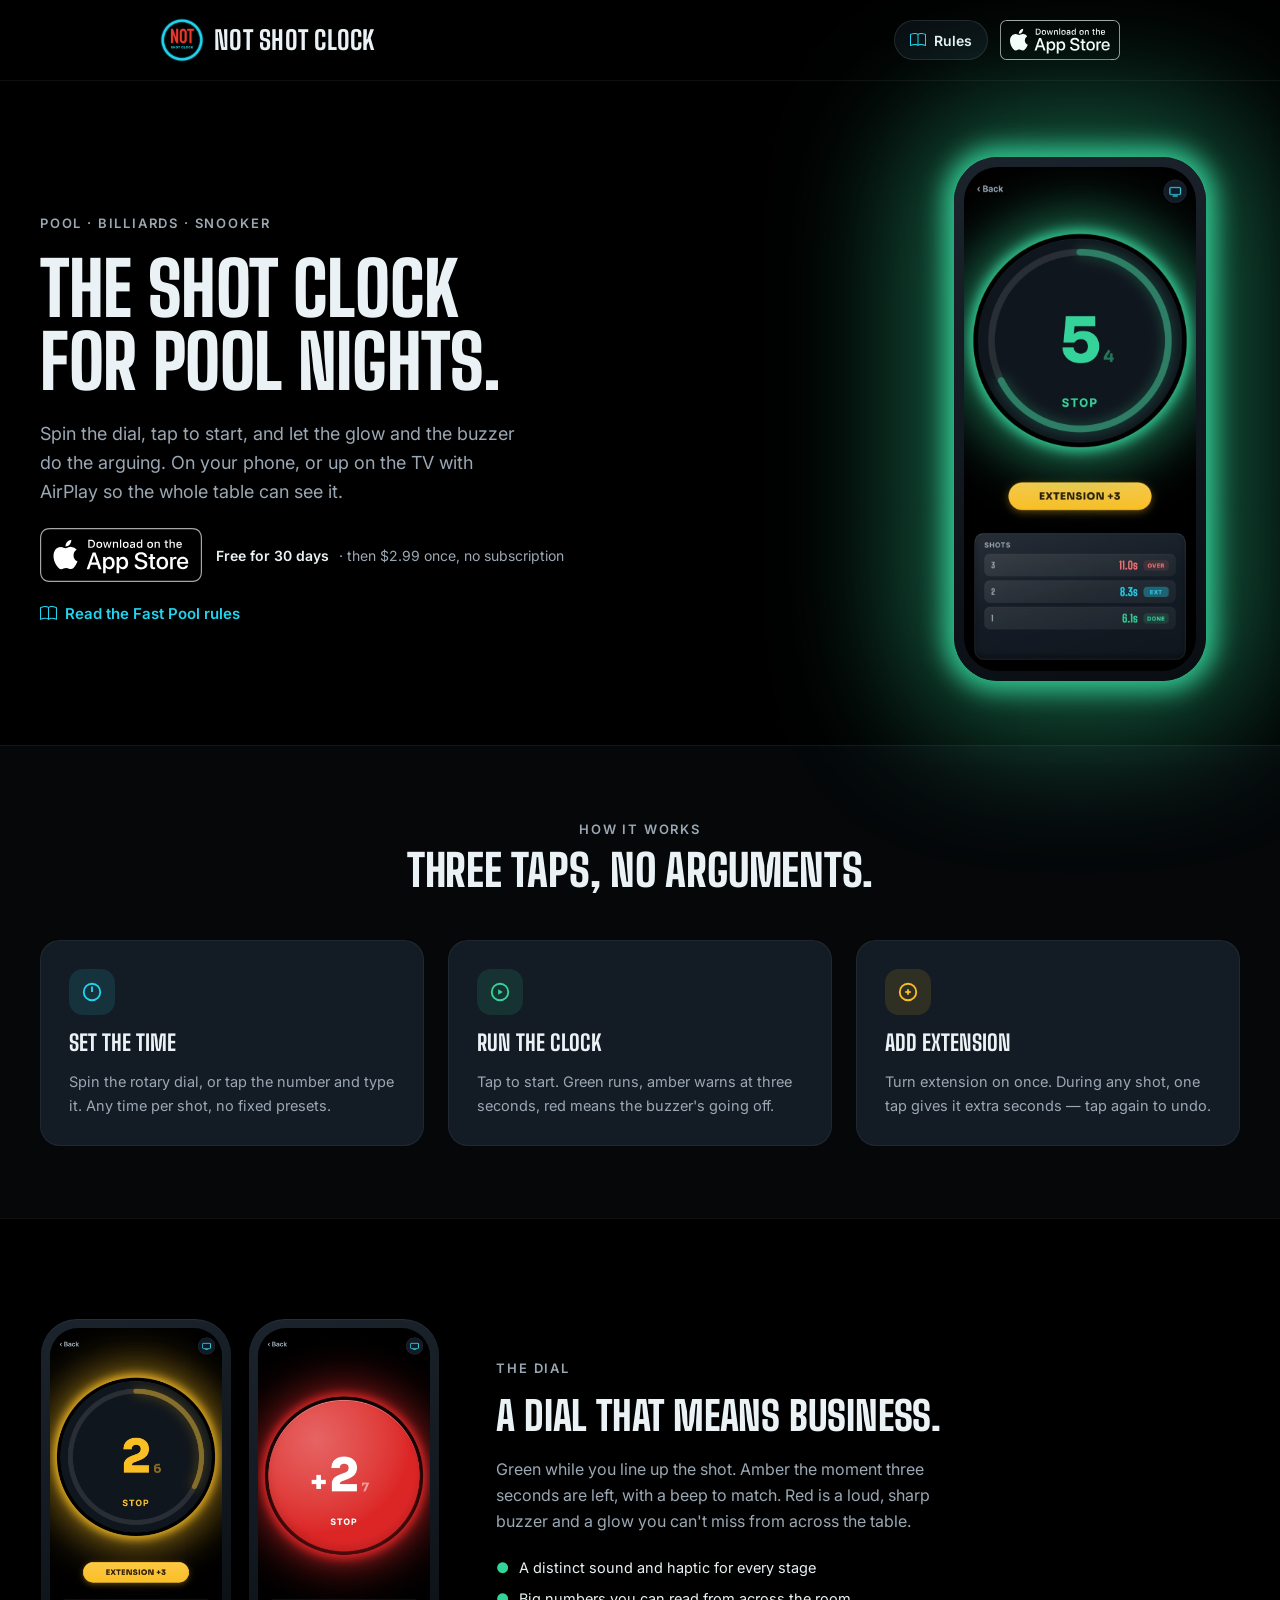
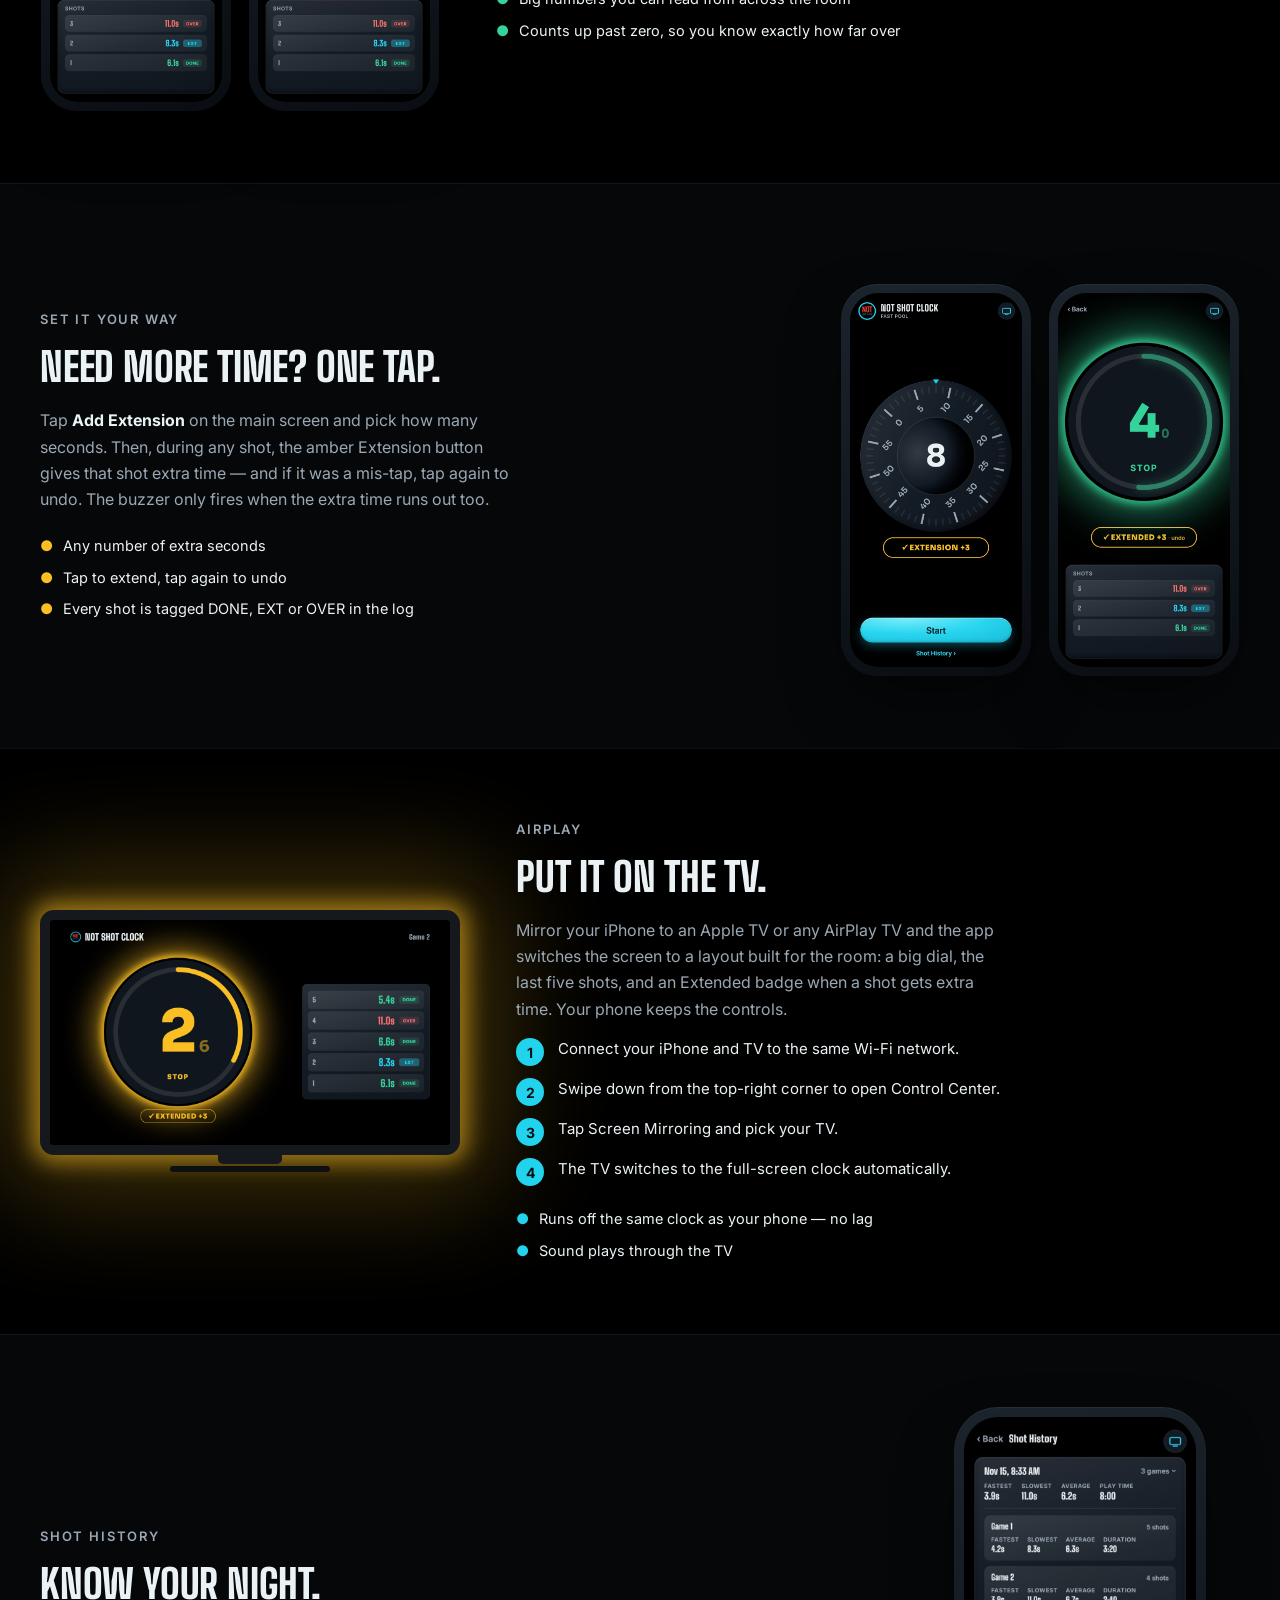
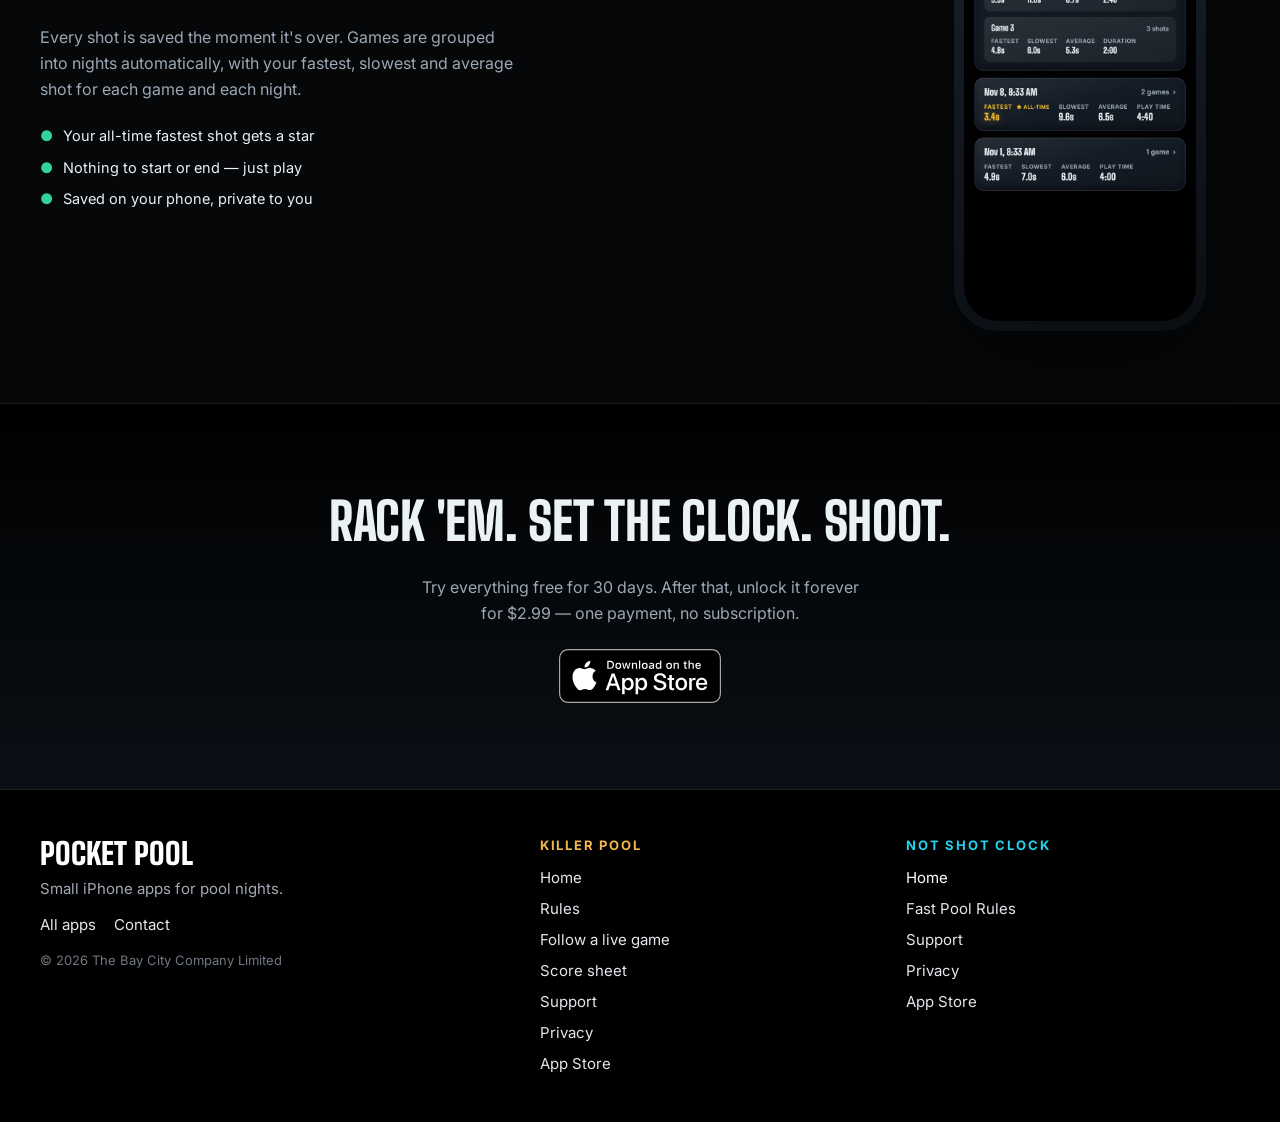
==== commit 52742661: "Restore Fast Pool Rules page and shared Pocket Pool footer The live site had been deployed from Pock" ====
--- a/index.html
+++ b/index.html
@@ -8,8 +8,10 @@
 <meta property="og:title" content="Not Shot Clock — the shot clock for pool nights">
 <meta property="og:description" content="Spin the dial, tap to start, hear the buzzer. Put it on the TV with AirPlay.">
 <meta property="og:image" content="https://notshotclock.pocketpoolapp.com/assets/img/tv-running.jpg">
-<link rel="icon" href="/assets/img/logo.png">
+<link rel="icon" href="./assets/logo.png">
+<link rel="apple-touch-icon" href="./assets/logo.png">
 <link rel="preconnect" href="https://fonts.googleapis.com">
+<link rel="stylesheet" href="/assets/sitefoot.css">
 <link rel="stylesheet" href="https://fonts.googleapis.com/css2?family=Big+Shoulders:wght@700;800&family=Inter:wght@400;500;600&display=swap">
 <style>
   :root {
@@ -23,7 +25,7 @@
   a { color: var(--accent); text-decoration: none; }
   a:hover { color: #67e3f5; }
   img { max-width: 100%; display: block; }
-  .wrap { max-width: 1120px; margin: 0 auto; padding-inline: max(24px, 4vw, env(safe-area-inset-left, 0px)); }
+  .wrap { max-width: 1240px; margin: 0 auto; padding-inline: max(20px, env(safe-area-inset-left, 0px)); }
   .band { padding-block: 72px; border-top: 1px solid var(--line); }
   .band.alt { background: var(--bg-alt); }
   .display { font-family: 'Big Shoulders', sans-serif; font-weight: 800; text-transform: uppercase; letter-spacing: -0.005em; text-wrap: balance; margin: 0; }
@@ -70,15 +72,23 @@
 <body>
 
 <!-- NAV -->
-<div style="padding-block:18px; border-bottom:1px solid var(--line);">
-  <div class="wrap" style="display:flex; align-items:center; justify-content:space-between; gap:16px; flex-wrap:wrap;">
-    <a href="/" style="display:flex; align-items:center; gap:10px; color:inherit;">
-      <img src="/assets/img/logo.png" alt="" width="34" height="34" style="border-radius:22%;">
-      <span style="font-family:'Big Shoulders',sans-serif; font-weight:700; font-size:20px; text-transform:uppercase;">Not Shot Clock</span>
-    </a>
-    <a class="btn" href="https://apps.apple.com/app/id6815306099" style="padding:9px 18px; font-size:14px;">App Store</a>
-  </div>
-</div>
+  <div style="width:100%; padding-block:18px; border-bottom:1px solid rgba(255,255,255,0.06); box-sizing:border-box;">
+    <div style="max-width:1000px; margin:0 auto; padding-inline:20px; width:100%; box-sizing:border-box; display:flex; align-items:center; justify-content:space-between; gap:16px; flex-wrap:wrap;">
+      <div style="display:flex; align-items:center; gap:10px;">
+        <img src="./assets/logo.png" alt="Not Shot Clock" style="width:44px; height:44px; border-radius:22%; display:block;">
+        <span style="font-family:'Big Shoulders',sans-serif; font-weight:700; font-size:26px; letter-spacing:0.01em; text-transform:uppercase;">Not Shot Clock</span>
+      </div>
+      <div style="display:flex; align-items:center; gap:12px;">
+        <a href="/rules" style="display:inline-flex; align-items:center; gap:8px; height:40px; padding:0 15px; border-radius:999px; border:1px solid rgba(255,255,255,0.1); background:#0a0e13; color:#EAF2F5; font-family:'Inter',sans-serif; font-weight:600; font-size:14px; text-decoration:none; white-space:nowrap;">
+          <svg width="16" height="16" viewBox="0 0 16 16" fill="#22D3EE" aria-hidden="true"><path d="M1 2.828c.885-.37 2.154-.769 3.388-.893 1.33-.134 2.458.063 3.112.752v9.746c-.935-.53-2.12-.603-3.213-.493-1.18.12-2.37.461-3.287.811zm7.5-.141c.654-.689 1.782-.886 3.112-.752 1.234.124 2.503.523 3.388.893v9.923c-.918-.35-2.107-.692-3.287-.81-1.094-.111-2.278-.039-3.213.492zM8 1.783C7.015.936 5.587.81 4.287.94c-1.514.153-3.042.672-3.994 1.105A.5.5 0 0 0 0 2.5v11a.5.5 0 0 0 .707.455c.882-.4 2.303-.881 3.68-1.02 1.409-.142 2.59.087 3.223.877a.5.5 0 0 0 .78 0c.633-.79 1.814-1.019 3.222-.877 1.378.139 2.8.62 3.681 1.02A.5.5 0 0 0 16 13.5v-11a.5.5 0 0 0-.293-.455c-.952-.433-2.48-.952-3.994-1.105C10.413.809 8.985.936 8 1.783"/></svg>
+          Rules
+        </a>
+        <a href="https://apps.apple.com/app/id6815306099" style="display:block; line-height:0;">
+          <img src="./assets/app-store-badge.svg" alt="Download on the App Store" style="height:40px; width:auto; display:block;">
+        </a>
+      </div>
+    </div>
+  </div>
 
 <!-- HERO -->
 <div style="padding-block:76px 64px;">
@@ -88,9 +98,13 @@
       <h1 class="display" style="font-size:clamp(46px,6vw,74px); line-height:0.98;">The shot clock<br>for pool nights.</h1>
       <p class="lead">Spin the dial, tap to start, and let the glow and the buzzer do the arguing. On your phone, or up on the TV with AirPlay so the whole table can see it.</p>
       <div style="display:flex; align-items:center; gap:14px; flex-wrap:wrap;">
-        <a class="btn" href="https://apps.apple.com/app/id6815306099">Get it on the App Store</a>
+        <a href="https://apps.apple.com/app/id6815306099" style="display:block; line-height:0;"><img src="./assets/app-store-badge.svg" alt="Download on the App Store" style="height:54px; width:auto;"></a>
         <span class="price"><b>Free for 30 days</b> · then $2.99 once, no subscription</span>
       </div>
+        <a href="/rules" style="display:inline-flex; align-items:center; gap:8px; font-family:'Inter',sans-serif; font-weight:600; font-size:15px; color:#22D3EE;">
+          <svg width="17" height="17" viewBox="0 0 16 16" fill="currentColor" aria-hidden="true"><path d="M1 2.828c.885-.37 2.154-.769 3.388-.893 1.33-.134 2.458.063 3.112.752v9.746c-.935-.53-2.12-.603-3.213-.493-1.18.12-2.37.461-3.287.811zm7.5-.141c.654-.689 1.782-.886 3.112-.752 1.234.124 2.503.523 3.388.893v9.923c-.918-.35-2.107-.692-3.287-.81-1.094-.111-2.278-.039-3.213.492zM8 1.783C7.015.936 5.587.81 4.287.94c-1.514.153-3.042.672-3.994 1.105A.5.5 0 0 0 0 2.5v11a.5.5 0 0 0 .707.455c.882-.4 2.303-.881 3.68-1.02 1.409-.142 2.59.087 3.223.877a.5.5 0 0 0 .78 0c.633-.79 1.814-1.019 3.222-.877 1.378.139 2.8.62 3.681 1.02A.5.5 0 0 0 16 13.5v-11a.5.5 0 0 0-.293-.455c-.952-.433-2.48-.952-3.994-1.105C10.413.809 8.985.936 8 1.783"/></svg>
+          Read the Fast Pool rules
+        </a>
     </div>
     <div class="media">
       <div class="phone glow-green"><div class="scr"><img src="/assets/img/running.jpg" alt="Not Shot Clock timer running, green ring counting down from 8 seconds"></div></div>
@@ -216,17 +230,39 @@
   <div class="wrap" style="display:flex; flex-direction:column; align-items:center; gap:22px; text-align:center;">
     <h2 class="display" style="font-size:clamp(32px,5vw,52px); max-width:640px;">Rack 'em. Set the clock. Shoot.</h2>
     <p class="body" style="max-width:460px;">Try everything free for 30 days. After that, unlock it forever for $2.99 — one payment, no subscription.</p>
-    <a class="btn" href="https://apps.apple.com/app/id6815306099">Get Not Shot Clock</a>
-  </div>
-</div>
-
-<!-- LEGAL FOOTER -->
-<div style="padding-block:26px; border-top:1px solid var(--line);">
-  <div class="wrap" style="display:flex; flex-wrap:wrap; align-items:center; justify-content:space-between; gap:12px; font-size:12.5px; color:var(--muted);">
-    <span>Not Shot Clock is developed by The Bay City Company Limited.</span>
-    <span style="display:flex; gap:18px;"><a href="/privacy">Privacy Policy</a><a href="/support">Support</a><a href="https://pocketpoolapp.com/">Pocket Pool App</a></span>
-  </div>
-</div>
+    <a href="https://apps.apple.com/app/id6815306099" style="display:block; line-height:0;"><img src="./assets/app-store-badge.svg" alt="Download on the App Store" style="height:54px; width:auto;"></a>
+  </div>
+</div>
+
+<!-- SITE MAP FOOTER (shared with pocketpoolapp.com and killer.pocketpoolapp.com) -->
+  <footer class="sitefoot">
+    <div class="sitefoot__in">
+      <div class="sitefoot__brand">
+        <a class="sitefoot__home" href="https://pocketpoolapp.com/">Pocket Pool</a>
+        <p>Small iPhone apps for pool nights.</p>
+        <span class="sitefoot__links"><a href="https://pocketpoolapp.com/">All apps</a><a href="mailto:killerpoolapp@gmail.com">Contact</a></span>
+        <p class="sitefoot__legal">© 2026 The Bay City Company Limited</p>
+      </div>
+      <nav class="sitefoot__col" aria-label="Killer Pool">
+        <h2>Killer Pool</h2>
+        <a href="https://killer.pocketpoolapp.com/home">Home</a>
+        <a href="https://killer.pocketpoolapp.com/rules">Rules</a>
+        <a href="https://killer.pocketpoolapp.com/home#live">Follow a live game</a>
+        <a href="https://killer.pocketpoolapp.com/rules#sheet">Score sheet</a>
+        <a href="https://killer.pocketpoolapp.com/support">Support</a>
+        <a href="https://killer.pocketpoolapp.com/privacy">Privacy</a>
+        <a href="https://apps.apple.com/app/apple-store/id6802345932?pt=128809266&amp;ct=nsc-footer&amp;mt=8">App Store</a>
+      </nav>
+      <nav class="sitefoot__col" aria-label="Not Shot Clock">
+        <h2>Not Shot Clock</h2>
+        <a href="/" aria-current="page">Home</a>
+        <a href="/rules">Fast Pool Rules</a>
+        <a href="/support">Support</a>
+        <a href="/privacy">Privacy</a>
+        <a href="https://apps.apple.com/app/apple-store/id6815306099?pt=128809266&amp;ct=nsc-footer&amp;mt=8">App Store</a>
+      </nav>
+    </div>
+  </footer>
 
 <!-- Cloudflare Web Analytics: no cookies, no personal data (see privacy.html). --><script type='module' src='https://static.cloudflareinsights.com/beacon.min.js' data-cf-beacon='{"token": "66d4319e4a10494c87d75a92358eb5a8"}'></script><!-- End Cloudflare Web Analytics -->
 </body>
--- a/assets/sitefoot.css
+++ b/assets/sitefoot.css
@@ -0,0 +1,20 @@
+/* Site map footer shared by pocketpoolapp.com, notshotclock.pocketpoolapp.com
+   and killer.pocketpoolapp.com. Adapted from the Killer Pool site's .sitefoot.
+   Keep this file identical on every site. */
+.sitefoot { display: block; margin: 0; padding: 0; box-shadow: none; clip-path: none; font-size: 15px; background: #000; color: #A3AAB5; border-top: 1px solid #1A1D24; font-family: 'Inter', -apple-system, BlinkMacSystemFont, 'Segoe UI', Roboto, sans-serif; box-sizing: border-box; width: 100%; }
+.sitefoot *, .sitefoot *::before, .sitefoot *::after { box-sizing: border-box; }
+.sitefoot__in { max-width: 1240px; margin: 0 auto; padding: 48px max(20px, env(safe-area-inset-right, 0px)) calc(48px + env(safe-area-inset-bottom, 0px)) max(20px, env(safe-area-inset-left, 0px)); display: grid; grid-template-columns: minmax(0, 1.4fr) repeat(2, minmax(0, 1fr)); gap: 32px; }
+.sitefoot__brand { display: flex; flex-direction: column; gap: 10px; }
+.sitefoot__home { font: 900 30px/1 'Big Shoulders', 'Big Shoulders Display', 'Arial Narrow', sans-serif; text-transform: uppercase; color: #FFFFFF; text-decoration: none; }
+.sitefoot__brand p { margin: 0; font-size: 15px; line-height: 1.5; color: #A3AAB5; }
+.sitefoot__brand .sitefoot__legal { margin-top: 6px; font-size: 13px; color: #6F7782; }
+.sitefoot__col { display: flex; flex-direction: column; align-items: flex-start; gap: 10px; }
+.sitefoot__col h2 { margin: 0 0 4px; font: 700 13px/1.2 'Inter', -apple-system, BlinkMacSystemFont, sans-serif; letter-spacing: .14em; text-transform: uppercase; color: #F2B84B; display: block; }
+.sitefoot__col:nth-of-type(2) h2 { color: #22D3EE; }
+.sitefoot__links { display: flex; gap: 18px; margin-top: 4px; }
+.sitefoot__links a, .sitefoot__col a { font-size: 15px; line-height: 1.4; color: #E4E7EC; text-decoration: none; }
+.sitefoot__links a:hover, .sitefoot__col a:hover { color: #FFFFFF; text-decoration: underline; text-underline-offset: 3px; }
+.sitefoot a[aria-current="page"] { color: #FFFFFF; }
+.sitefoot a:focus-visible { outline: 2px solid #FFD27A; outline-offset: 2px; border-radius: 4px; }
+@media (max-width: 760px) { .sitefoot__in { grid-template-columns: repeat(2, minmax(0, 1fr)); gap: 32px 20px; } .sitefoot__brand { grid-column: 1 / -1; } }
+@media print { .sitefoot { display: none; } }
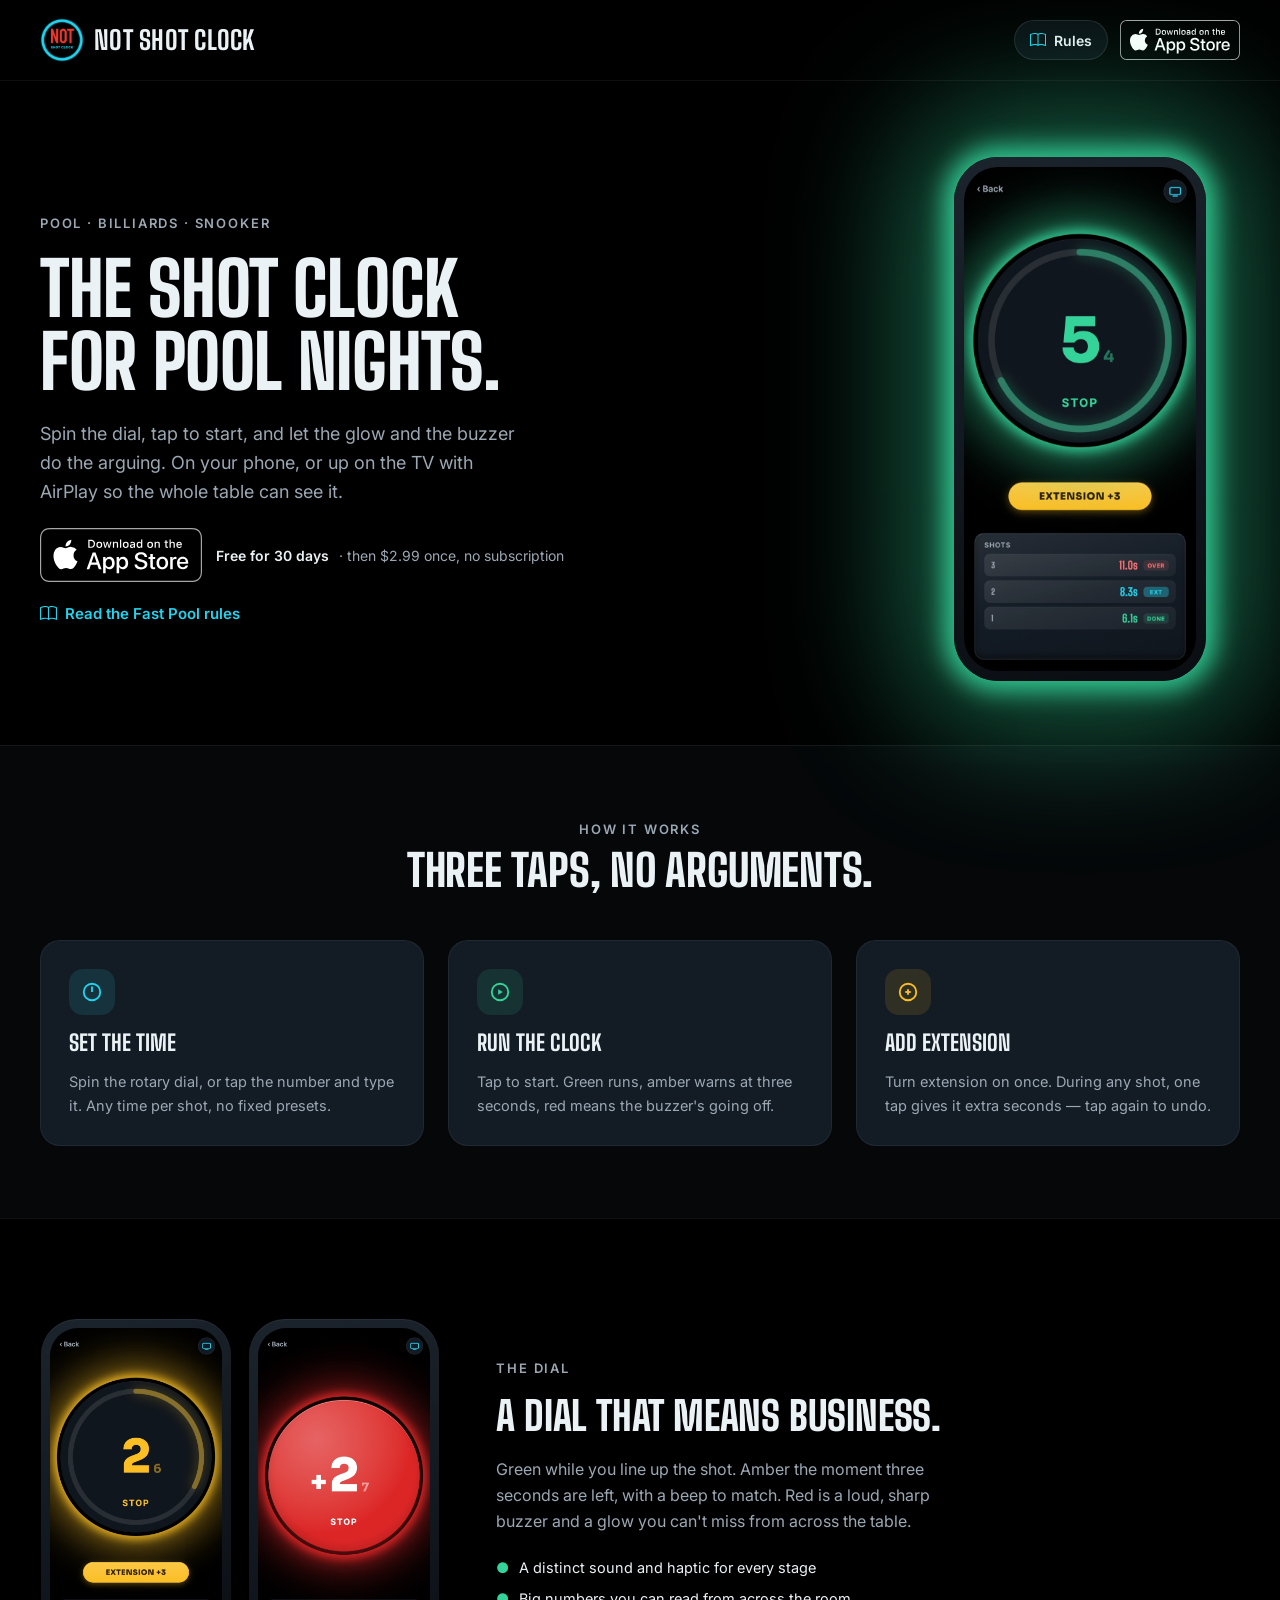
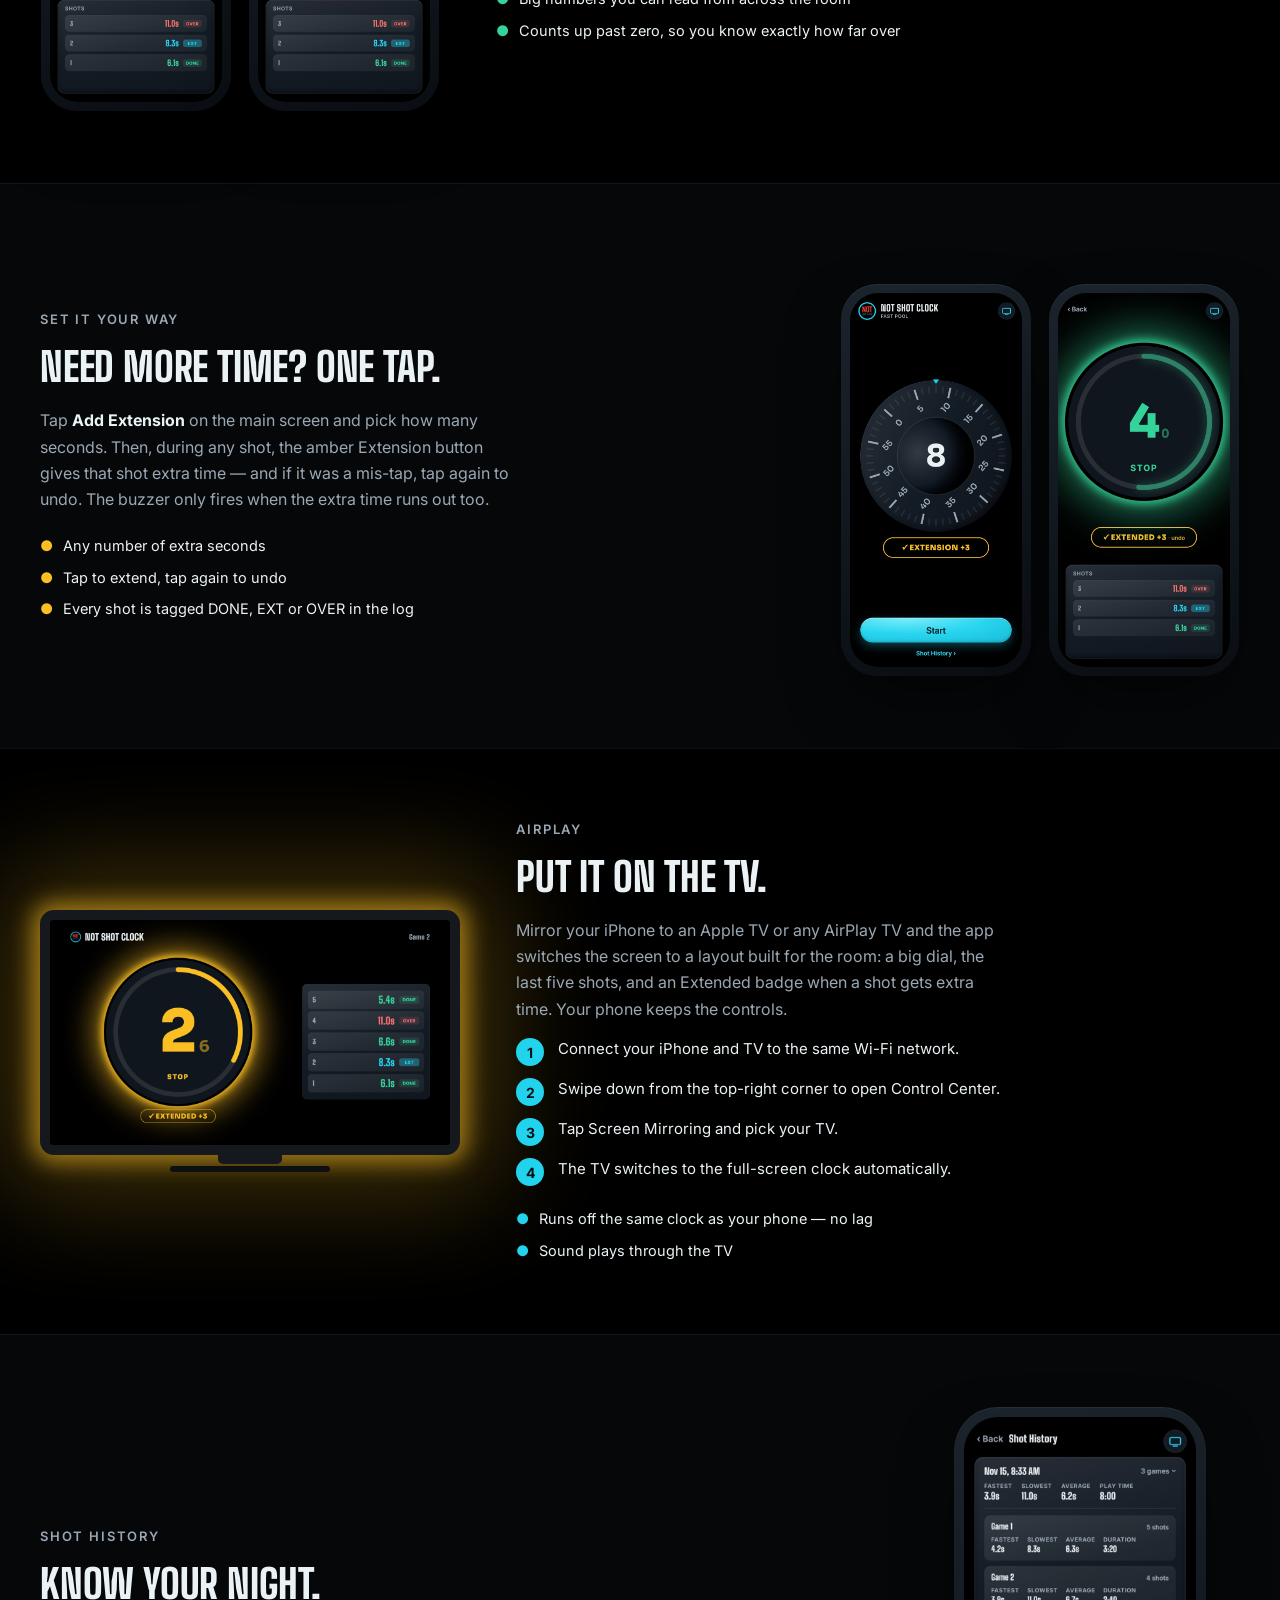
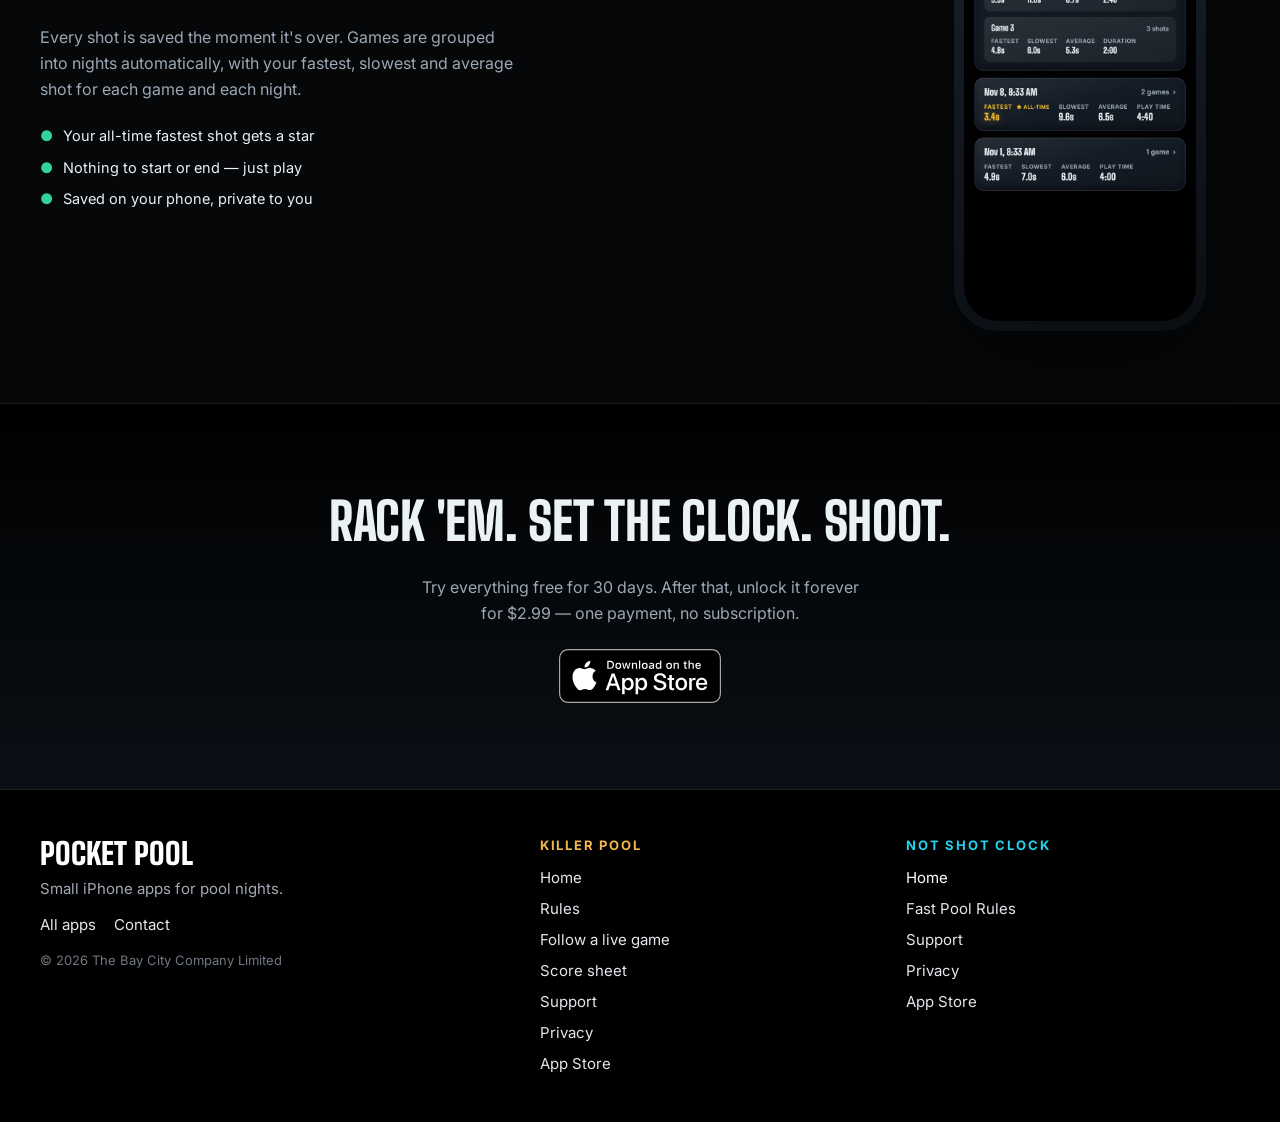
==== commit 6b3ef42b: "Align header and content to the shared 1240px width on every page Header was 1000px (home) / 1040px " ====
--- a/index.html
+++ b/index.html
@@ -73,7 +73,7 @@
 
 <!-- NAV -->
   <div style="width:100%; padding-block:18px; border-bottom:1px solid rgba(255,255,255,0.06); box-sizing:border-box;">
-    <div style="max-width:1000px; margin:0 auto; padding-inline:20px; width:100%; box-sizing:border-box; display:flex; align-items:center; justify-content:space-between; gap:16px; flex-wrap:wrap;">
+    <div style="max-width:1240px; margin:0 auto; padding-inline:20px; width:100%; box-sizing:border-box; display:flex; align-items:center; justify-content:space-between; gap:16px; flex-wrap:wrap;">
       <div style="display:flex; align-items:center; gap:10px;">
         <img src="./assets/logo.png" alt="Not Shot Clock" style="width:44px; height:44px; border-radius:22%; display:block;">
         <span style="font-family:'Big Shoulders',sans-serif; font-weight:700; font-size:26px; letter-spacing:0.01em; text-transform:uppercase;">Not Shot Clock</span>
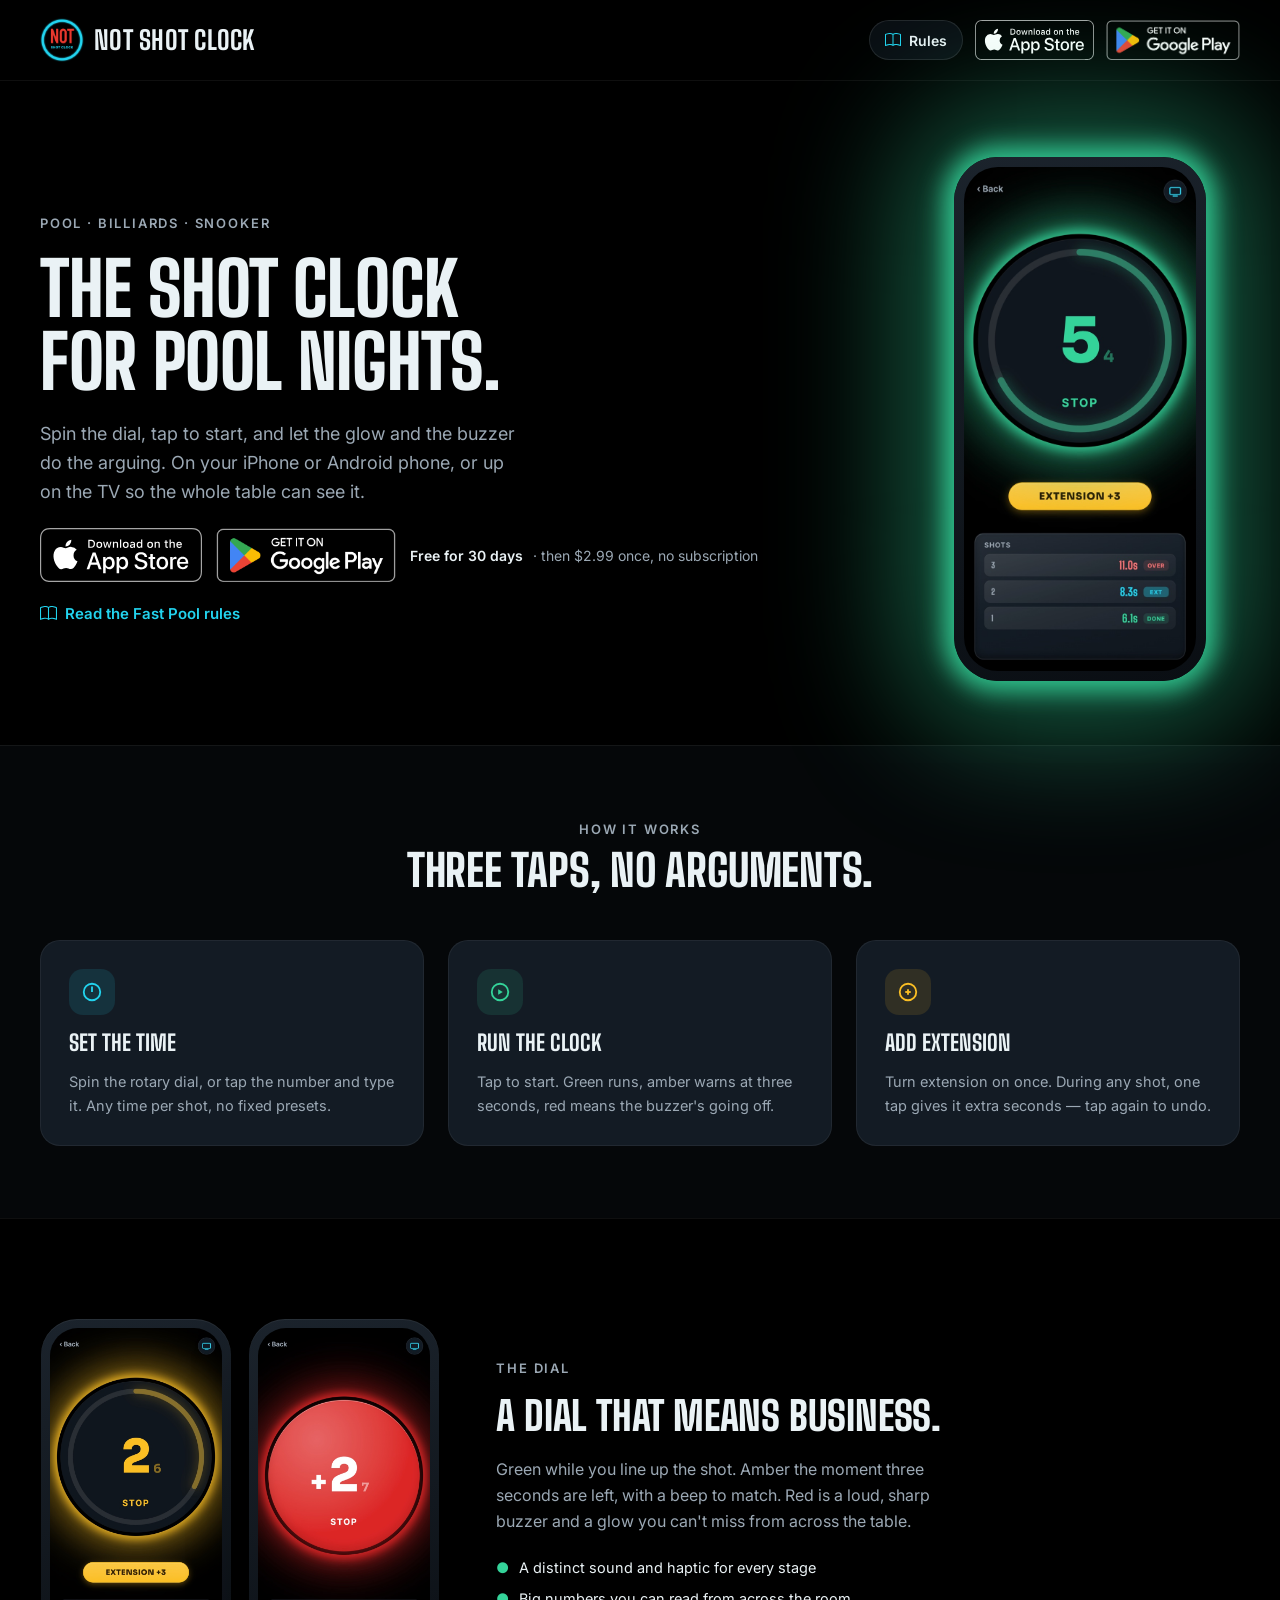
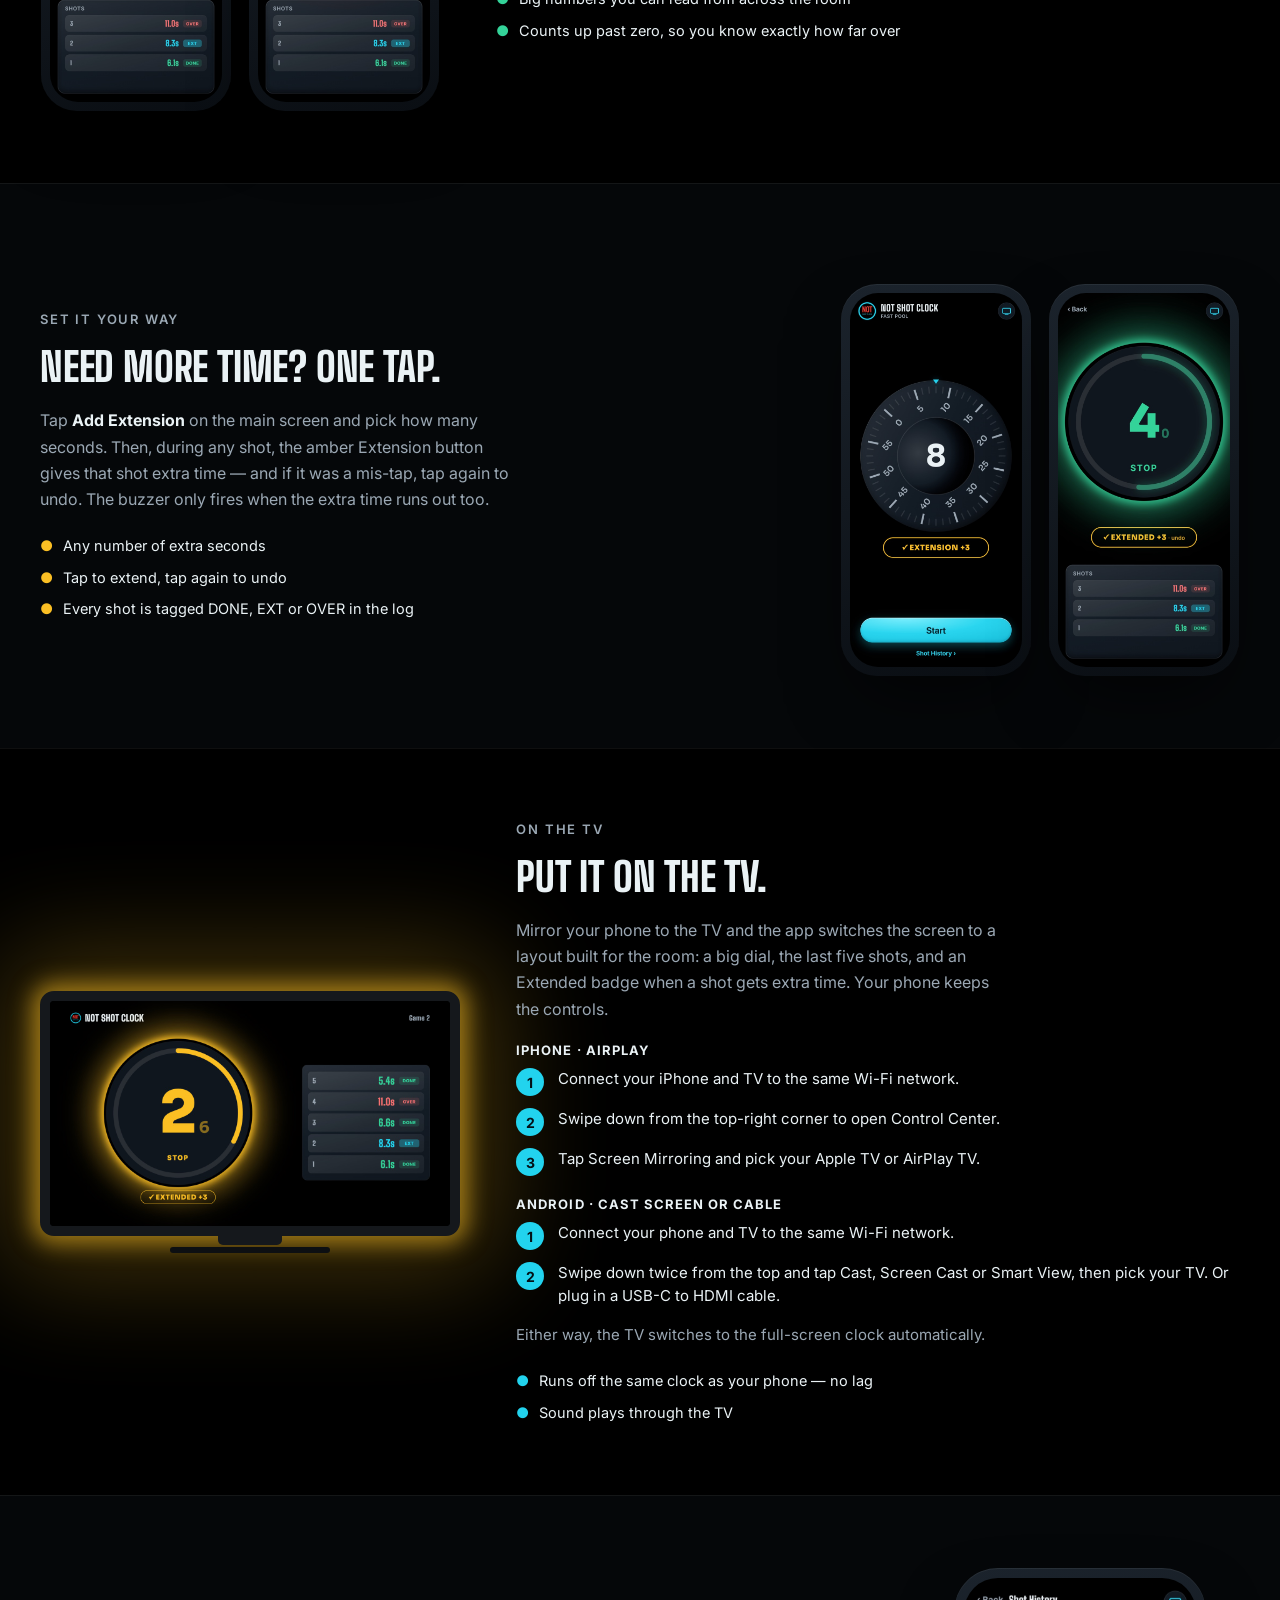
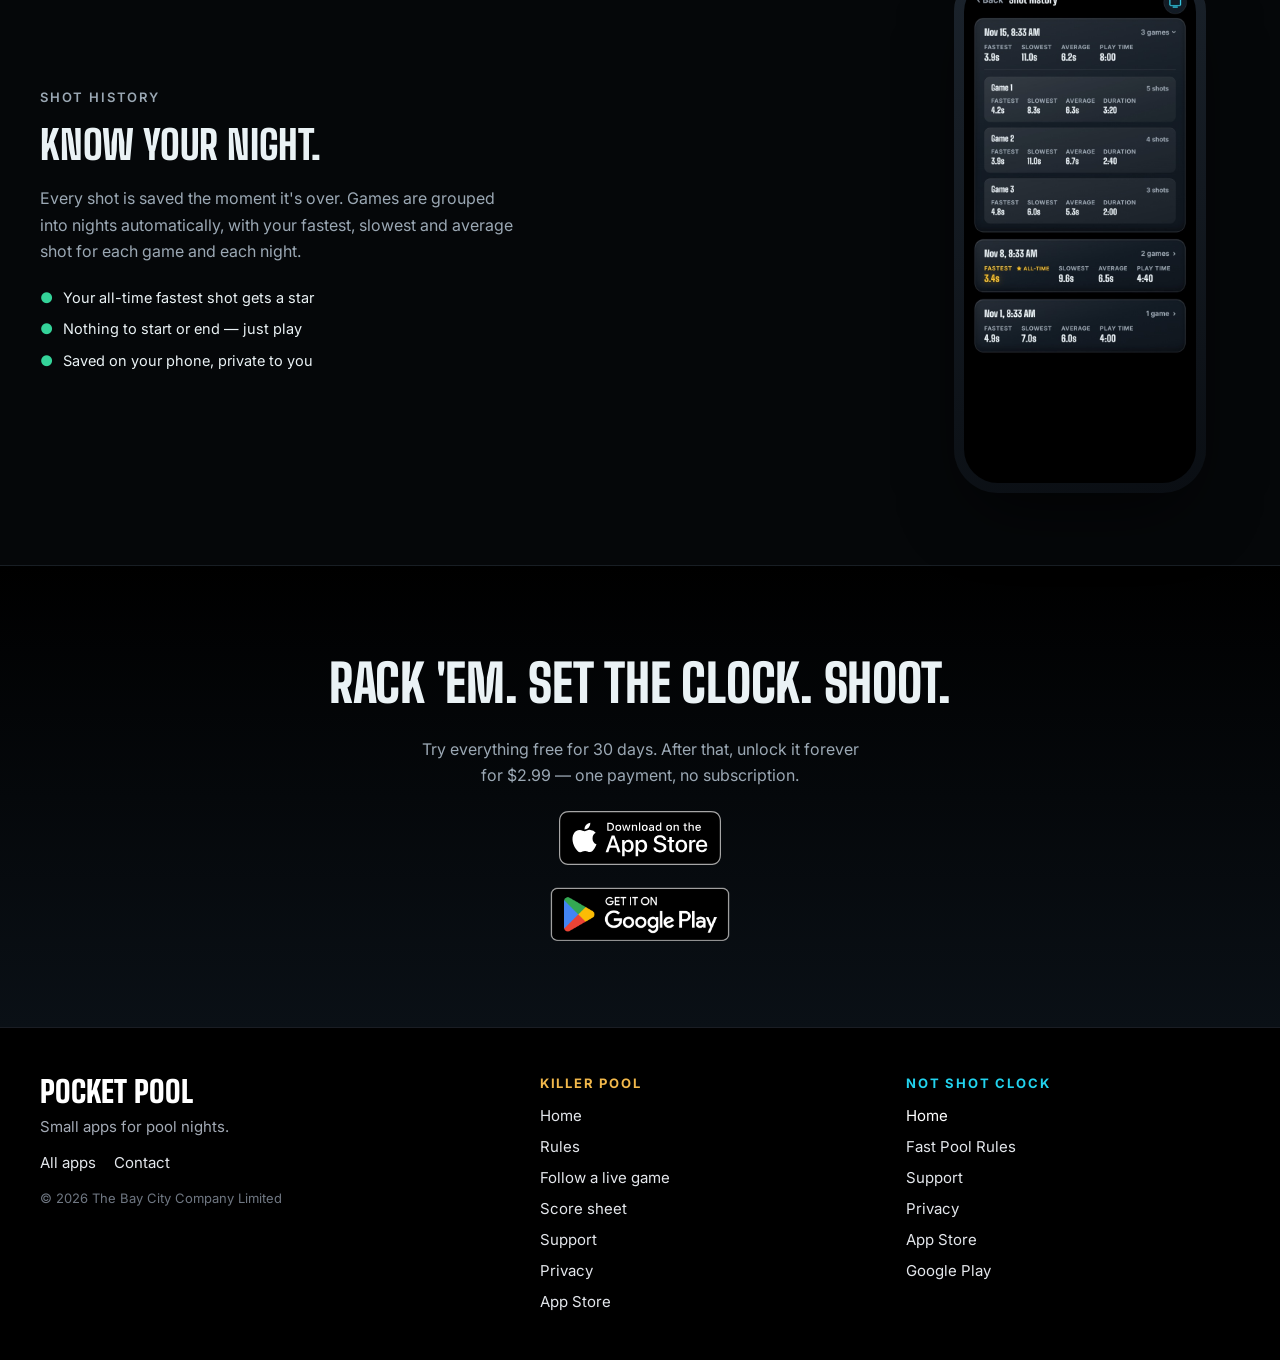
==== commit 8651111b: "Add Android: Google Play badges, Android TV steps, support and privacy updates Co-Authored-By: Claud" ====
--- a/index.html
+++ b/index.html
@@ -3,10 +3,10 @@
 <head>
 <meta charset="UTF-8">
 <title>Not Shot Clock — the shot clock for pool nights</title>
-<meta name="description" content="A fast, no-nonsense shot clock for pool, billiards and snooker. Spin the dial, tap to start, hear the buzzer — and put it on the TV with AirPlay. Free for 30 days.">
+<meta name="description" content="A fast, no-nonsense shot clock for pool, billiards and snooker. Spin the dial, tap to start, hear the buzzer — and put it on the TV. iPhone and Android. Free for 30 days.">
 <meta name="viewport" content="width=device-width, initial-scale=1, viewport-fit=cover">
 <meta property="og:title" content="Not Shot Clock — the shot clock for pool nights">
-<meta property="og:description" content="Spin the dial, tap to start, hear the buzzer. Put it on the TV with AirPlay.">
+<meta property="og:description" content="Spin the dial, tap to start, hear the buzzer. Put it on the TV. iPhone and Android.">
 <meta property="og:image" content="https://notshotclock.pocketpoolapp.com/assets/img/tv-running.jpg">
 <link rel="icon" href="./assets/logo.png">
 <link rel="apple-touch-icon" href="./assets/logo.png">
@@ -61,6 +61,7 @@
   .steps li { counter-increment: s; display: flex; gap: 14px; align-items: flex-start; font-size: 15px; line-height: 1.5; }
   .steps li::before { content: counter(s); flex: none; width: 28px; height: 28px; border-radius: 50%; background: var(--accent); color: var(--on-accent); font-weight: 700; font-size: 14px; display: flex; align-items: center; justify-content: center; }
   .price { display: inline-flex; gap: 10px; align-items: center; flex-wrap: wrap; font-size: 14px; color: var(--muted); }
+  .tv-os { margin: 4px 0 -6px; font-family: 'Inter', sans-serif; font-size: 13px; font-weight: 700; letter-spacing: 0.08em; text-transform: uppercase; color: var(--text); }
   .price b { color: var(--text); font-weight: 600; }
   @media (max-width: 560px) {
     .band { padding-block: 56px; }
@@ -86,6 +87,7 @@
         <a href="https://apps.apple.com/app/id6815306099" style="display:block; line-height:0;">
           <img src="./assets/app-store-badge.svg" alt="Download on the App Store" style="height:40px; width:auto; display:block;">
         </a>
+        <a href="https://play.google.com/store/apps/details?id=com.thebaycitycompanylimited.shotclock" style="display:block; line-height:0;"><img src="./assets/google-play-badge.png" alt="Get it on Google Play" style="height:40px; width:auto; display:block;"></a>
       </div>
     </div>
   </div>
@@ -96,9 +98,10 @@
     <div class="copy" style="gap:22px;">
       <span class="eyebrow">Pool · Billiards · Snooker</span>
       <h1 class="display" style="font-size:clamp(46px,6vw,74px); line-height:0.98;">The shot clock<br>for pool nights.</h1>
-      <p class="lead">Spin the dial, tap to start, and let the glow and the buzzer do the arguing. On your phone, or up on the TV with AirPlay so the whole table can see it.</p>
+      <p class="lead">Spin the dial, tap to start, and let the glow and the buzzer do the arguing. On your iPhone or Android phone, or up on the TV so the whole table can see it.</p>
       <div style="display:flex; align-items:center; gap:14px; flex-wrap:wrap;">
         <a href="https://apps.apple.com/app/id6815306099" style="display:block; line-height:0;"><img src="./assets/app-store-badge.svg" alt="Download on the App Store" style="height:54px; width:auto;"></a>
+        <a href="https://play.google.com/store/apps/details?id=com.thebaycitycompanylimited.shotclock" style="display:block; line-height:0;"><img src="./assets/google-play-badge.png" alt="Get it on Google Play" style="height:54px; width:auto; display:block;"></a>
         <span class="price"><b>Free for 30 days</b> · then $2.99 once, no subscription</span>
       </div>
         <a href="/rules" style="display:inline-flex; align-items:center; gap:8px; font-family:'Inter',sans-serif; font-weight:600; font-size:15px; color:#22D3EE;">
@@ -184,20 +187,26 @@
   <div class="wrap row">
     <div class="media" style="flex:1 1 420px; align-items:center;">
       <div class="tv">
-        <div class="panel"><img src="/assets/img/tv-extended.jpg" alt="The TV layout over AirPlay: the dial on the left, the last five shots on the right, and an Extended +3 badge" style="width:100%; aspect-ratio:16/9; object-fit:cover;"></div>
+        <div class="panel"><img src="/assets/img/tv-extended.jpg" alt="The TV layout: the dial on the left, the last five shots on the right, and an Extended +3 badge" style="width:100%; aspect-ratio:16/9; object-fit:cover;"></div>
         <div class="neck"></div><div class="foot"></div>
       </div>
     </div>
     <div class="copy" style="--dot: var(--accent);">
-      <span class="eyebrow">AirPlay</span>
+      <span class="eyebrow">On the TV</span>
       <h2 class="display" style="font-size:clamp(28px,3.6vw,40px);">Put it on the TV.</h2>
-      <p class="body">Mirror your iPhone to an Apple TV or any AirPlay TV and the app switches the screen to a layout built for the room: a big dial, the last five shots, and an Extended badge when a shot gets extra time. Your phone keeps the controls.</p>
+      <p class="body">Mirror your phone to the TV and the app switches the screen to a layout built for the room: a big dial, the last five shots, and an Extended badge when a shot gets extra time. Your phone keeps the controls.</p>
+      <h3 class="tv-os">iPhone · AirPlay</h3>
       <ol class="steps">
         <li>Connect your iPhone and TV to the same Wi-Fi network.</li>
         <li>Swipe down from the top-right corner to open Control Center.</li>
-        <li>Tap Screen Mirroring and pick your TV.</li>
-        <li>The TV switches to the full-screen clock automatically.</li>
+        <li>Tap Screen Mirroring and pick your Apple TV or AirPlay TV.</li>
       </ol>
+      <h3 class="tv-os">Android · Cast screen or cable</h3>
+      <ol class="steps">
+        <li>Connect your phone and TV to the same Wi-Fi network.</li>
+        <li>Swipe down twice from the top and tap Cast, Screen Cast or Smart View, then pick your TV. Or plug in a USB-C to HDMI cable.</li>
+      </ol>
+      <p class="body" style="font-size:15px;">Either way, the TV switches to the full-screen clock automatically.</p>
       <ul class="dots">
         <li>Runs off the same clock as your phone — no lag</li>
         <li>Sound plays through the TV</li>
@@ -231,6 +240,7 @@
     <h2 class="display" style="font-size:clamp(32px,5vw,52px); max-width:640px;">Rack 'em. Set the clock. Shoot.</h2>
     <p class="body" style="max-width:460px;">Try everything free for 30 days. After that, unlock it forever for $2.99 — one payment, no subscription.</p>
     <a href="https://apps.apple.com/app/id6815306099" style="display:block; line-height:0;"><img src="./assets/app-store-badge.svg" alt="Download on the App Store" style="height:54px; width:auto;"></a>
+        <a href="https://play.google.com/store/apps/details?id=com.thebaycitycompanylimited.shotclock" style="display:block; line-height:0;"><img src="./assets/google-play-badge.png" alt="Get it on Google Play" style="height:54px; width:auto; display:block;"></a>
   </div>
 </div>
 
@@ -239,7 +249,7 @@
     <div class="sitefoot__in">
       <div class="sitefoot__brand">
         <a class="sitefoot__home" href="https://pocketpoolapp.com/">Pocket Pool</a>
-        <p>Small iPhone apps for pool nights.</p>
+        <p>Small apps for pool nights.</p>
         <span class="sitefoot__links"><a href="https://pocketpoolapp.com/">All apps</a><a href="mailto:killerpoolapp@gmail.com">Contact</a></span>
         <p class="sitefoot__legal">© 2026 The Bay City Company Limited</p>
       </div>
@@ -260,6 +270,7 @@
         <a href="/support">Support</a>
         <a href="/privacy">Privacy</a>
         <a href="https://apps.apple.com/app/apple-store/id6815306099?pt=128809266&amp;ct=nsc-footer&amp;mt=8">App Store</a>
+        <a href="https://play.google.com/store/apps/details?id=com.thebaycitycompanylimited.shotclock">Google Play</a>
       </nav>
     </div>
   </footer>
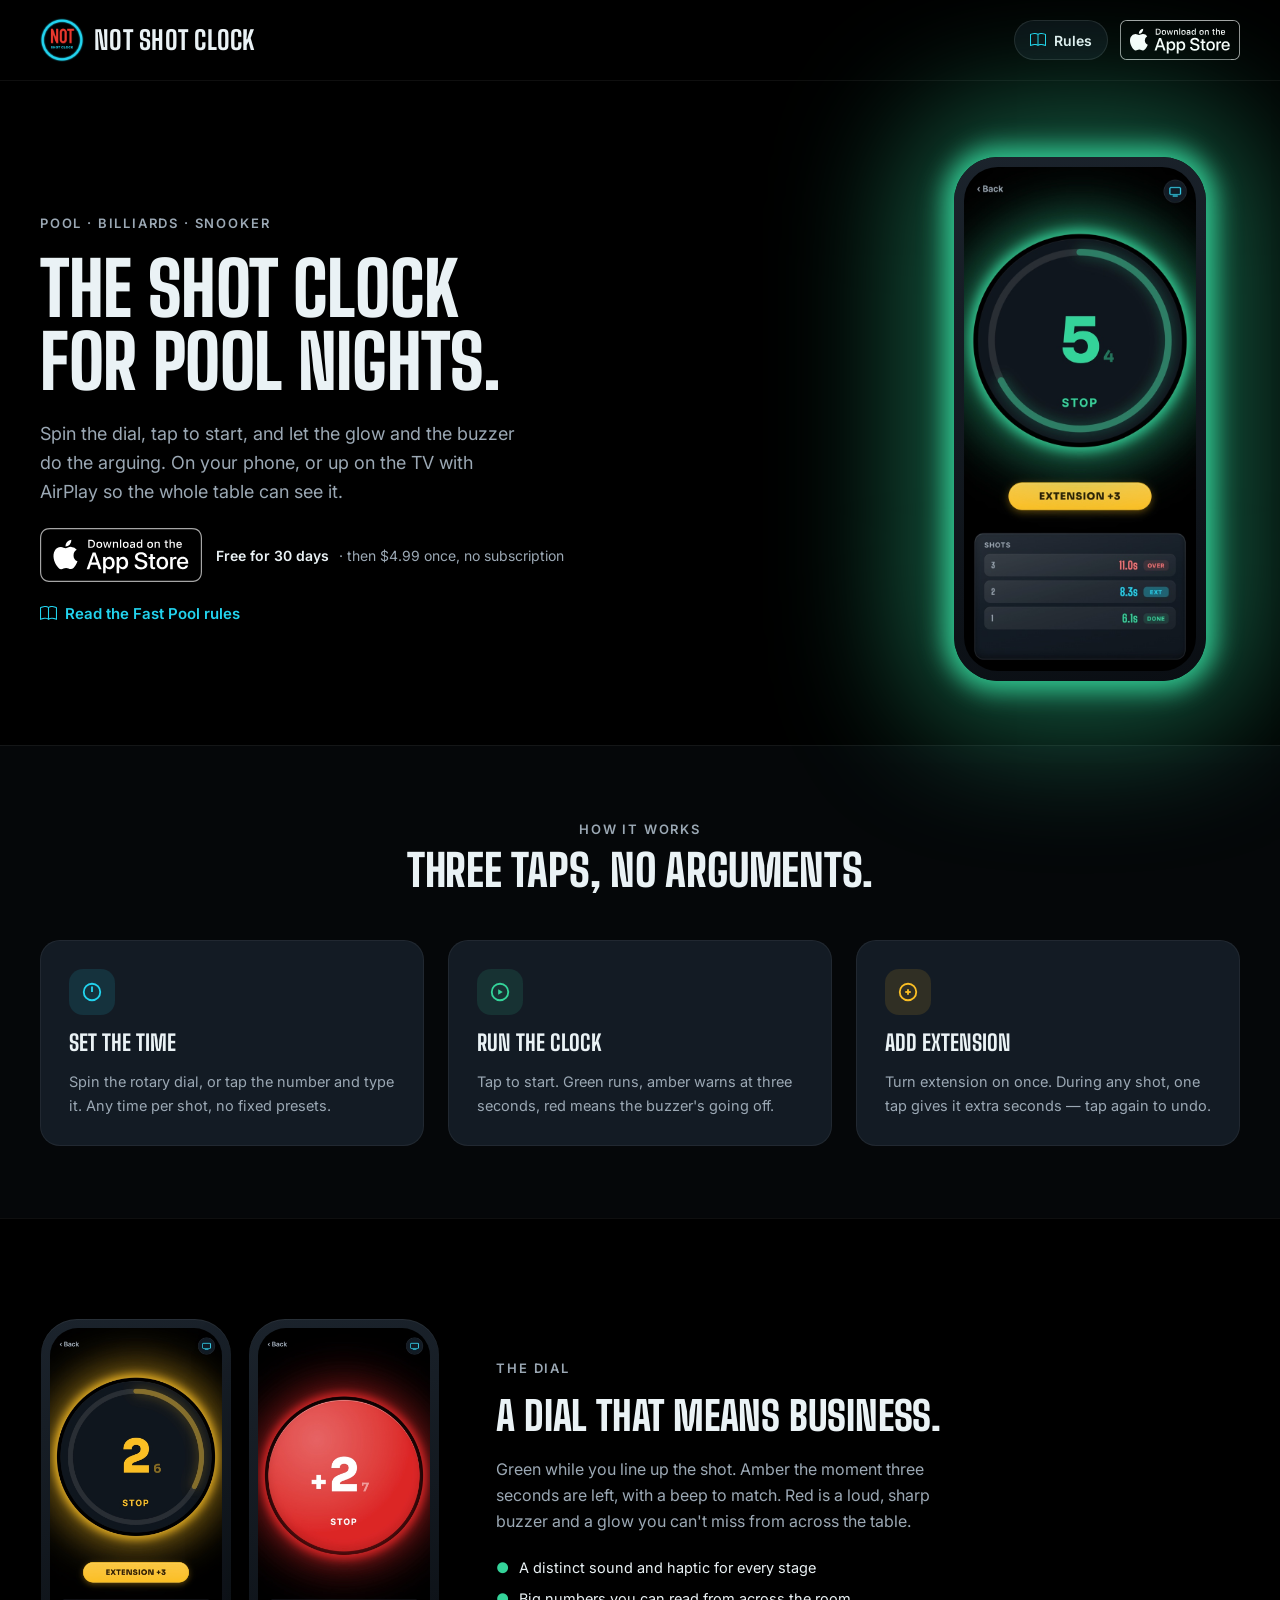
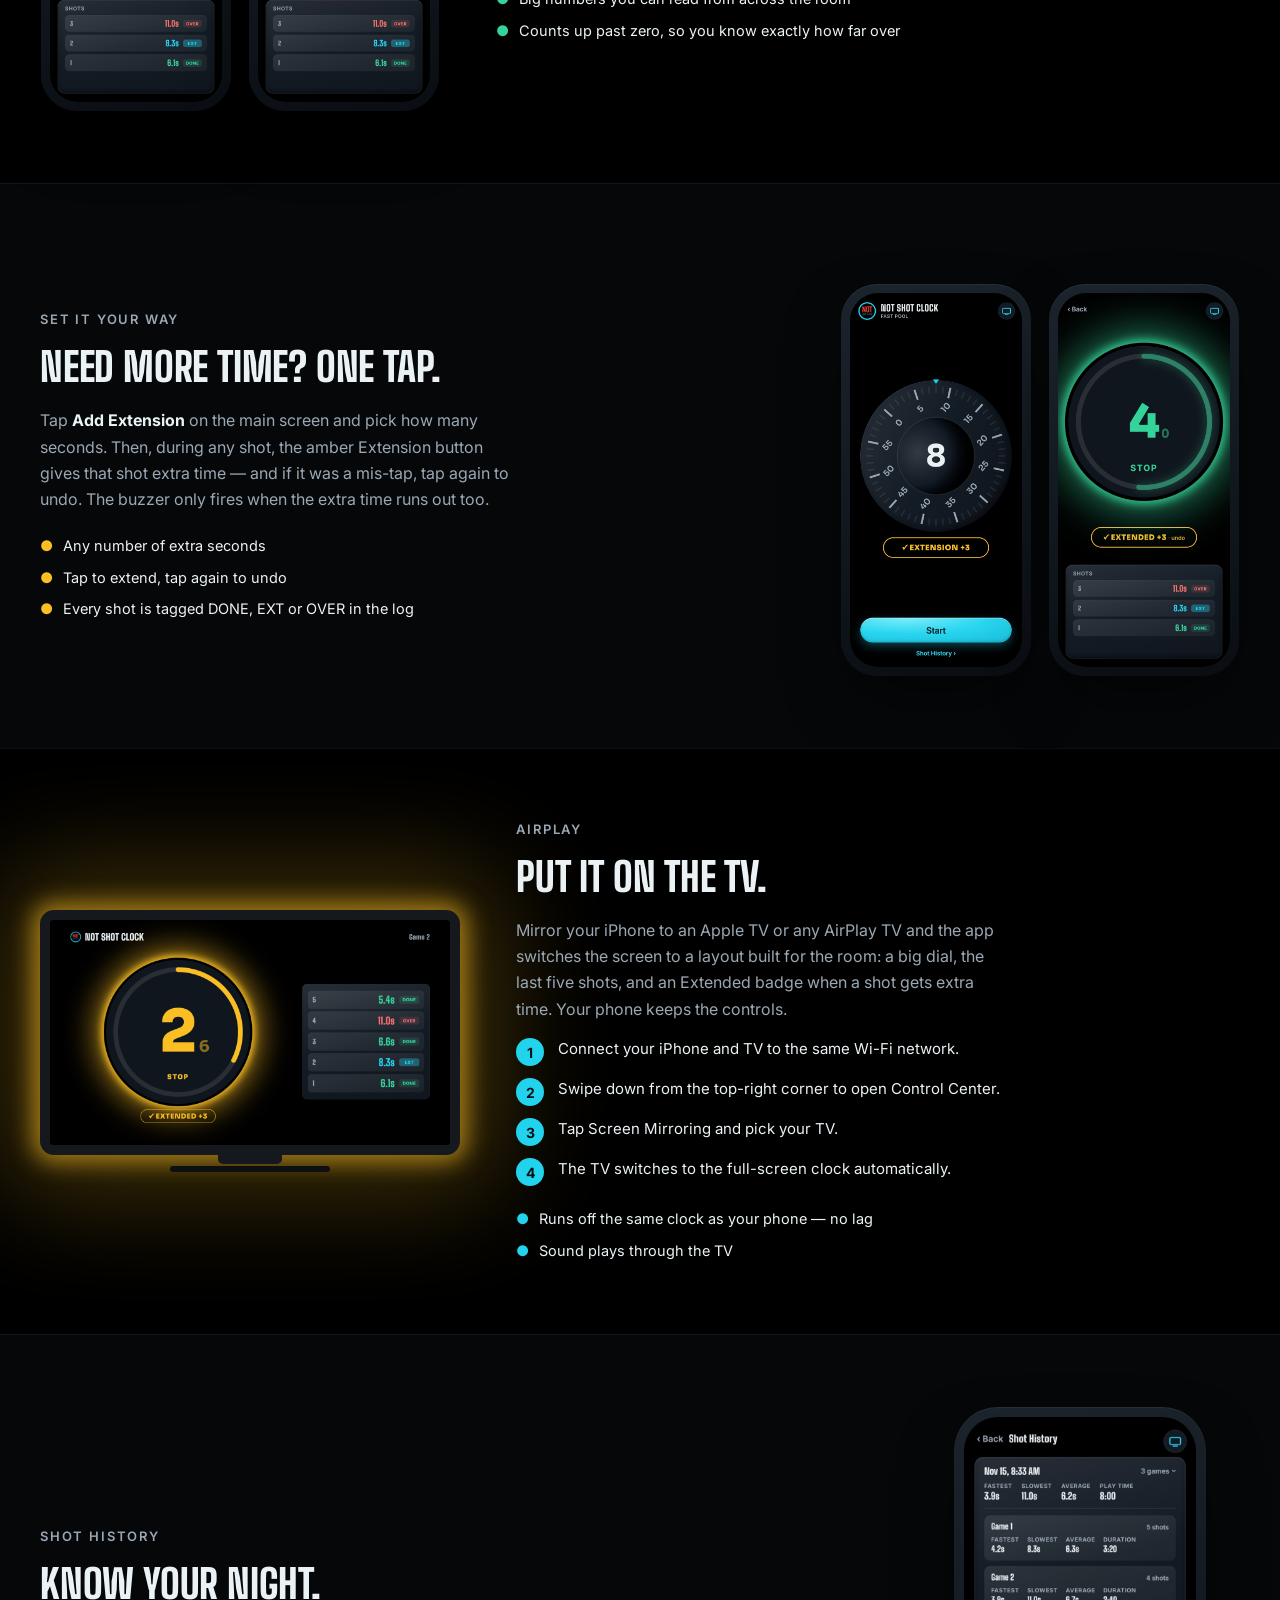
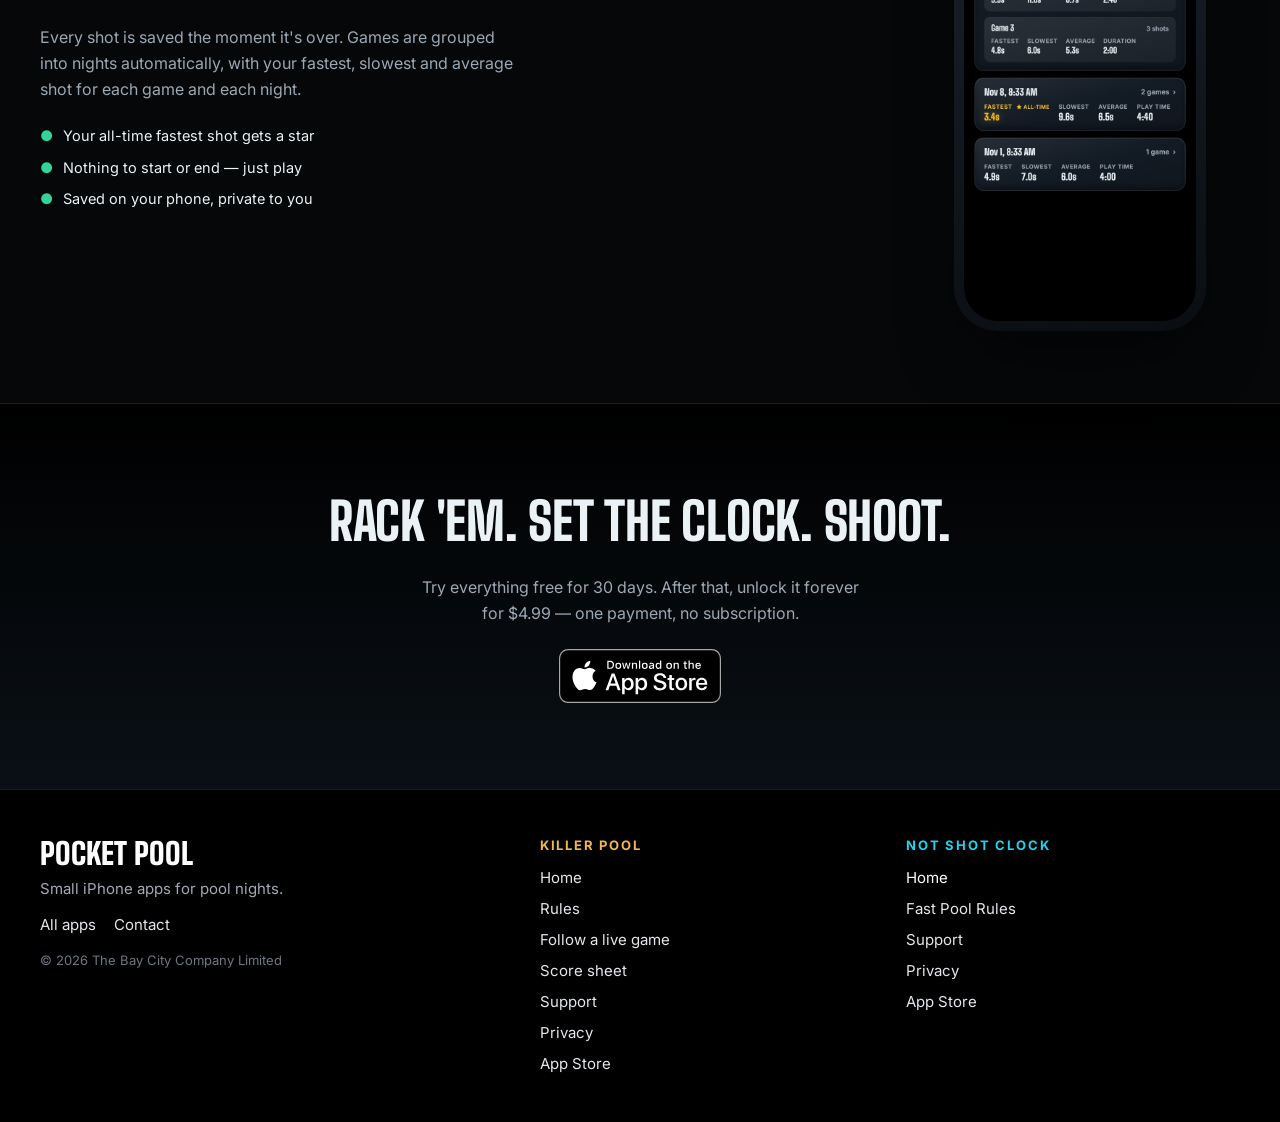
==== commit dfaf6981: "Price: $4.99 one-time unlock Co-Authored-By: Claude Opus 5.5 <noreply@anthropic.com>" ====
--- a/index.html
+++ b/index.html
@@ -3,10 +3,10 @@
 <head>
 <meta charset="UTF-8">
 <title>Not Shot Clock — the shot clock for pool nights</title>
-<meta name="description" content="A fast, no-nonsense shot clock for pool, billiards and snooker. Spin the dial, tap to start, hear the buzzer — and put it on the TV. iPhone and Android. Free for 30 days.">
+<meta name="description" content="A fast, no-nonsense shot clock for pool, billiards and snooker. Spin the dial, tap to start, hear the buzzer — and put it on the TV with AirPlay. Free for 30 days.">
 <meta name="viewport" content="width=device-width, initial-scale=1, viewport-fit=cover">
 <meta property="og:title" content="Not Shot Clock — the shot clock for pool nights">
-<meta property="og:description" content="Spin the dial, tap to start, hear the buzzer. Put it on the TV. iPhone and Android.">
+<meta property="og:description" content="Spin the dial, tap to start, hear the buzzer. Put it on the TV with AirPlay.">
 <meta property="og:image" content="https://notshotclock.pocketpoolapp.com/assets/img/tv-running.jpg">
 <link rel="icon" href="./assets/logo.png">
 <link rel="apple-touch-icon" href="./assets/logo.png">
@@ -61,7 +61,6 @@
   .steps li { counter-increment: s; display: flex; gap: 14px; align-items: flex-start; font-size: 15px; line-height: 1.5; }
   .steps li::before { content: counter(s); flex: none; width: 28px; height: 28px; border-radius: 50%; background: var(--accent); color: var(--on-accent); font-weight: 700; font-size: 14px; display: flex; align-items: center; justify-content: center; }
   .price { display: inline-flex; gap: 10px; align-items: center; flex-wrap: wrap; font-size: 14px; color: var(--muted); }
-  .tv-os { margin: 4px 0 -6px; font-family: 'Inter', sans-serif; font-size: 13px; font-weight: 700; letter-spacing: 0.08em; text-transform: uppercase; color: var(--text); }
   .price b { color: var(--text); font-weight: 600; }
   @media (max-width: 560px) {
     .band { padding-block: 56px; }
@@ -87,7 +86,6 @@
         <a href="https://apps.apple.com/app/id6815306099" style="display:block; line-height:0;">
           <img src="./assets/app-store-badge.svg" alt="Download on the App Store" style="height:40px; width:auto; display:block;">
         </a>
-        <a href="https://play.google.com/store/apps/details?id=com.thebaycitycompanylimited.shotclock" style="display:block; line-height:0;"><img src="./assets/google-play-badge.png" alt="Get it on Google Play" style="height:40px; width:auto; display:block;"></a>
       </div>
     </div>
   </div>
@@ -98,11 +96,10 @@
     <div class="copy" style="gap:22px;">
       <span class="eyebrow">Pool · Billiards · Snooker</span>
       <h1 class="display" style="font-size:clamp(46px,6vw,74px); line-height:0.98;">The shot clock<br>for pool nights.</h1>
-      <p class="lead">Spin the dial, tap to start, and let the glow and the buzzer do the arguing. On your iPhone or Android phone, or up on the TV so the whole table can see it.</p>
+      <p class="lead">Spin the dial, tap to start, and let the glow and the buzzer do the arguing. On your phone, or up on the TV with AirPlay so the whole table can see it.</p>
       <div style="display:flex; align-items:center; gap:14px; flex-wrap:wrap;">
         <a href="https://apps.apple.com/app/id6815306099" style="display:block; line-height:0;"><img src="./assets/app-store-badge.svg" alt="Download on the App Store" style="height:54px; width:auto;"></a>
-        <a href="https://play.google.com/store/apps/details?id=com.thebaycitycompanylimited.shotclock" style="display:block; line-height:0;"><img src="./assets/google-play-badge.png" alt="Get it on Google Play" style="height:54px; width:auto; display:block;"></a>
-        <span class="price"><b>Free for 30 days</b> · then $2.99 once, no subscription</span>
+        <span class="price"><b>Free for 30 days</b> · then $4.99 once, no subscription</span>
       </div>
         <a href="/rules" style="display:inline-flex; align-items:center; gap:8px; font-family:'Inter',sans-serif; font-weight:600; font-size:15px; color:#22D3EE;">
           <svg width="17" height="17" viewBox="0 0 16 16" fill="currentColor" aria-hidden="true"><path d="M1 2.828c.885-.37 2.154-.769 3.388-.893 1.33-.134 2.458.063 3.112.752v9.746c-.935-.53-2.12-.603-3.213-.493-1.18.12-2.37.461-3.287.811zm7.5-.141c.654-.689 1.782-.886 3.112-.752 1.234.124 2.503.523 3.388.893v9.923c-.918-.35-2.107-.692-3.287-.81-1.094-.111-2.278-.039-3.213.492zM8 1.783C7.015.936 5.587.81 4.287.94c-1.514.153-3.042.672-3.994 1.105A.5.5 0 0 0 0 2.5v11a.5.5 0 0 0 .707.455c.882-.4 2.303-.881 3.68-1.02 1.409-.142 2.59.087 3.223.877a.5.5 0 0 0 .78 0c.633-.79 1.814-1.019 3.222-.877 1.378.139 2.8.62 3.681 1.02A.5.5 0 0 0 16 13.5v-11a.5.5 0 0 0-.293-.455c-.952-.433-2.48-.952-3.994-1.105C10.413.809 8.985.936 8 1.783"/></svg>
@@ -187,26 +184,20 @@
   <div class="wrap row">
     <div class="media" style="flex:1 1 420px; align-items:center;">
       <div class="tv">
-        <div class="panel"><img src="/assets/img/tv-extended.jpg" alt="The TV layout: the dial on the left, the last five shots on the right, and an Extended +3 badge" style="width:100%; aspect-ratio:16/9; object-fit:cover;"></div>
+        <div class="panel"><img src="/assets/img/tv-extended.jpg" alt="The TV layout over AirPlay: the dial on the left, the last five shots on the right, and an Extended +3 badge" style="width:100%; aspect-ratio:16/9; object-fit:cover;"></div>
         <div class="neck"></div><div class="foot"></div>
       </div>
     </div>
     <div class="copy" style="--dot: var(--accent);">
-      <span class="eyebrow">On the TV</span>
+      <span class="eyebrow">AirPlay</span>
       <h2 class="display" style="font-size:clamp(28px,3.6vw,40px);">Put it on the TV.</h2>
-      <p class="body">Mirror your phone to the TV and the app switches the screen to a layout built for the room: a big dial, the last five shots, and an Extended badge when a shot gets extra time. Your phone keeps the controls.</p>
-      <h3 class="tv-os">iPhone · AirPlay</h3>
+      <p class="body">Mirror your iPhone to an Apple TV or any AirPlay TV and the app switches the screen to a layout built for the room: a big dial, the last five shots, and an Extended badge when a shot gets extra time. Your phone keeps the controls.</p>
       <ol class="steps">
         <li>Connect your iPhone and TV to the same Wi-Fi network.</li>
         <li>Swipe down from the top-right corner to open Control Center.</li>
-        <li>Tap Screen Mirroring and pick your Apple TV or AirPlay TV.</li>
+        <li>Tap Screen Mirroring and pick your TV.</li>
+        <li>The TV switches to the full-screen clock automatically.</li>
       </ol>
-      <h3 class="tv-os">Android · Cast screen or cable</h3>
-      <ol class="steps">
-        <li>Connect your phone and TV to the same Wi-Fi network.</li>
-        <li>Swipe down twice from the top and tap Cast, Screen Cast or Smart View, then pick your TV. Or plug in a USB-C to HDMI cable.</li>
-      </ol>
-      <p class="body" style="font-size:15px;">Either way, the TV switches to the full-screen clock automatically.</p>
       <ul class="dots">
         <li>Runs off the same clock as your phone — no lag</li>
         <li>Sound plays through the TV</li>
@@ -238,9 +229,8 @@
 <div class="band" style="padding-block:86px; background:linear-gradient(180deg,#000 0%,#0a1016 100%);">
   <div class="wrap" style="display:flex; flex-direction:column; align-items:center; gap:22px; text-align:center;">
     <h2 class="display" style="font-size:clamp(32px,5vw,52px); max-width:640px;">Rack 'em. Set the clock. Shoot.</h2>
-    <p class="body" style="max-width:460px;">Try everything free for 30 days. After that, unlock it forever for $2.99 — one payment, no subscription.</p>
+    <p class="body" style="max-width:460px;">Try everything free for 30 days. After that, unlock it forever for $4.99 — one payment, no subscription.</p>
     <a href="https://apps.apple.com/app/id6815306099" style="display:block; line-height:0;"><img src="./assets/app-store-badge.svg" alt="Download on the App Store" style="height:54px; width:auto;"></a>
-        <a href="https://play.google.com/store/apps/details?id=com.thebaycitycompanylimited.shotclock" style="display:block; line-height:0;"><img src="./assets/google-play-badge.png" alt="Get it on Google Play" style="height:54px; width:auto; display:block;"></a>
   </div>
 </div>
 
@@ -249,7 +239,7 @@
     <div class="sitefoot__in">
       <div class="sitefoot__brand">
         <a class="sitefoot__home" href="https://pocketpoolapp.com/">Pocket Pool</a>
-        <p>Small apps for pool nights.</p>
+        <p>Small iPhone apps for pool nights.</p>
         <span class="sitefoot__links"><a href="https://pocketpoolapp.com/">All apps</a><a href="mailto:killerpoolapp@gmail.com">Contact</a></span>
         <p class="sitefoot__legal">© 2026 The Bay City Company Limited</p>
       </div>
@@ -270,7 +260,6 @@
         <a href="/support">Support</a>
         <a href="/privacy">Privacy</a>
         <a href="https://apps.apple.com/app/apple-store/id6815306099?pt=128809266&amp;ct=nsc-footer&amp;mt=8">App Store</a>
-        <a href="https://play.google.com/store/apps/details?id=com.thebaycitycompanylimited.shotclock">Google Play</a>
       </nav>
     </div>
   </footer>
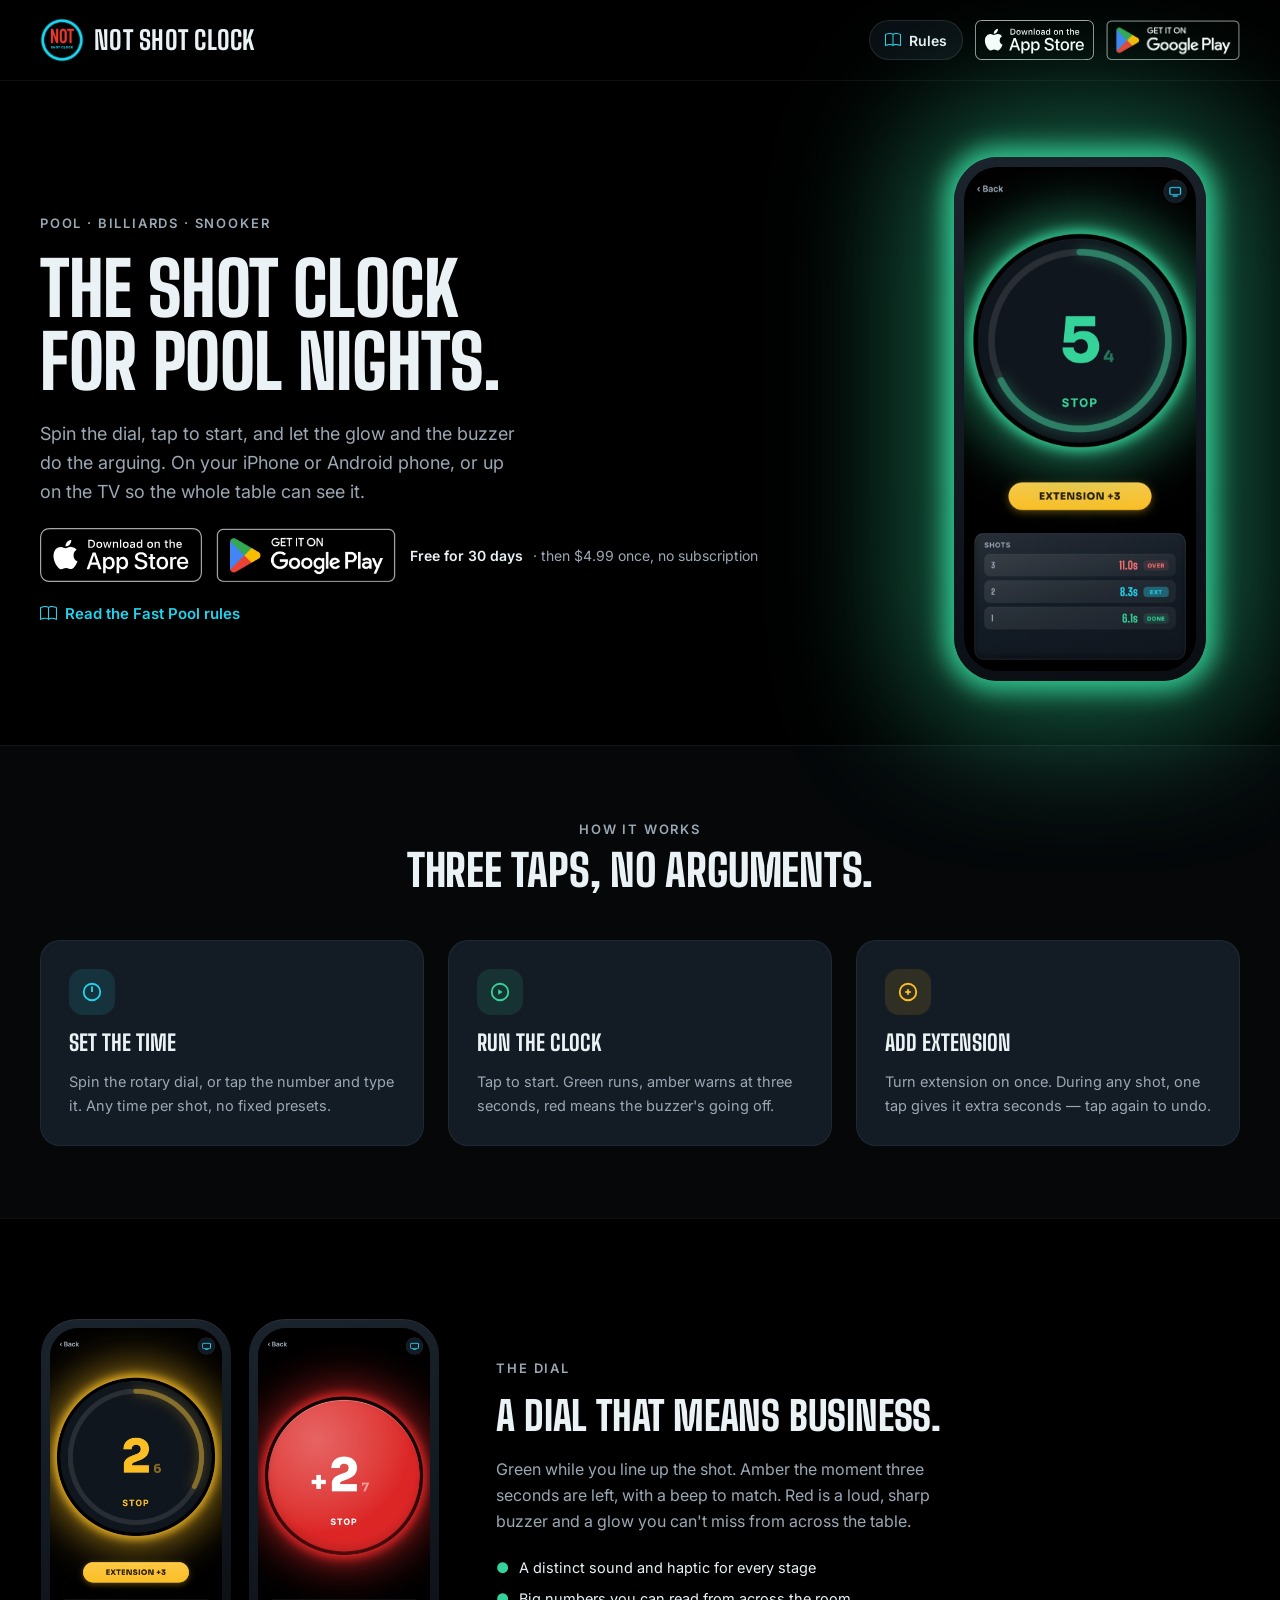
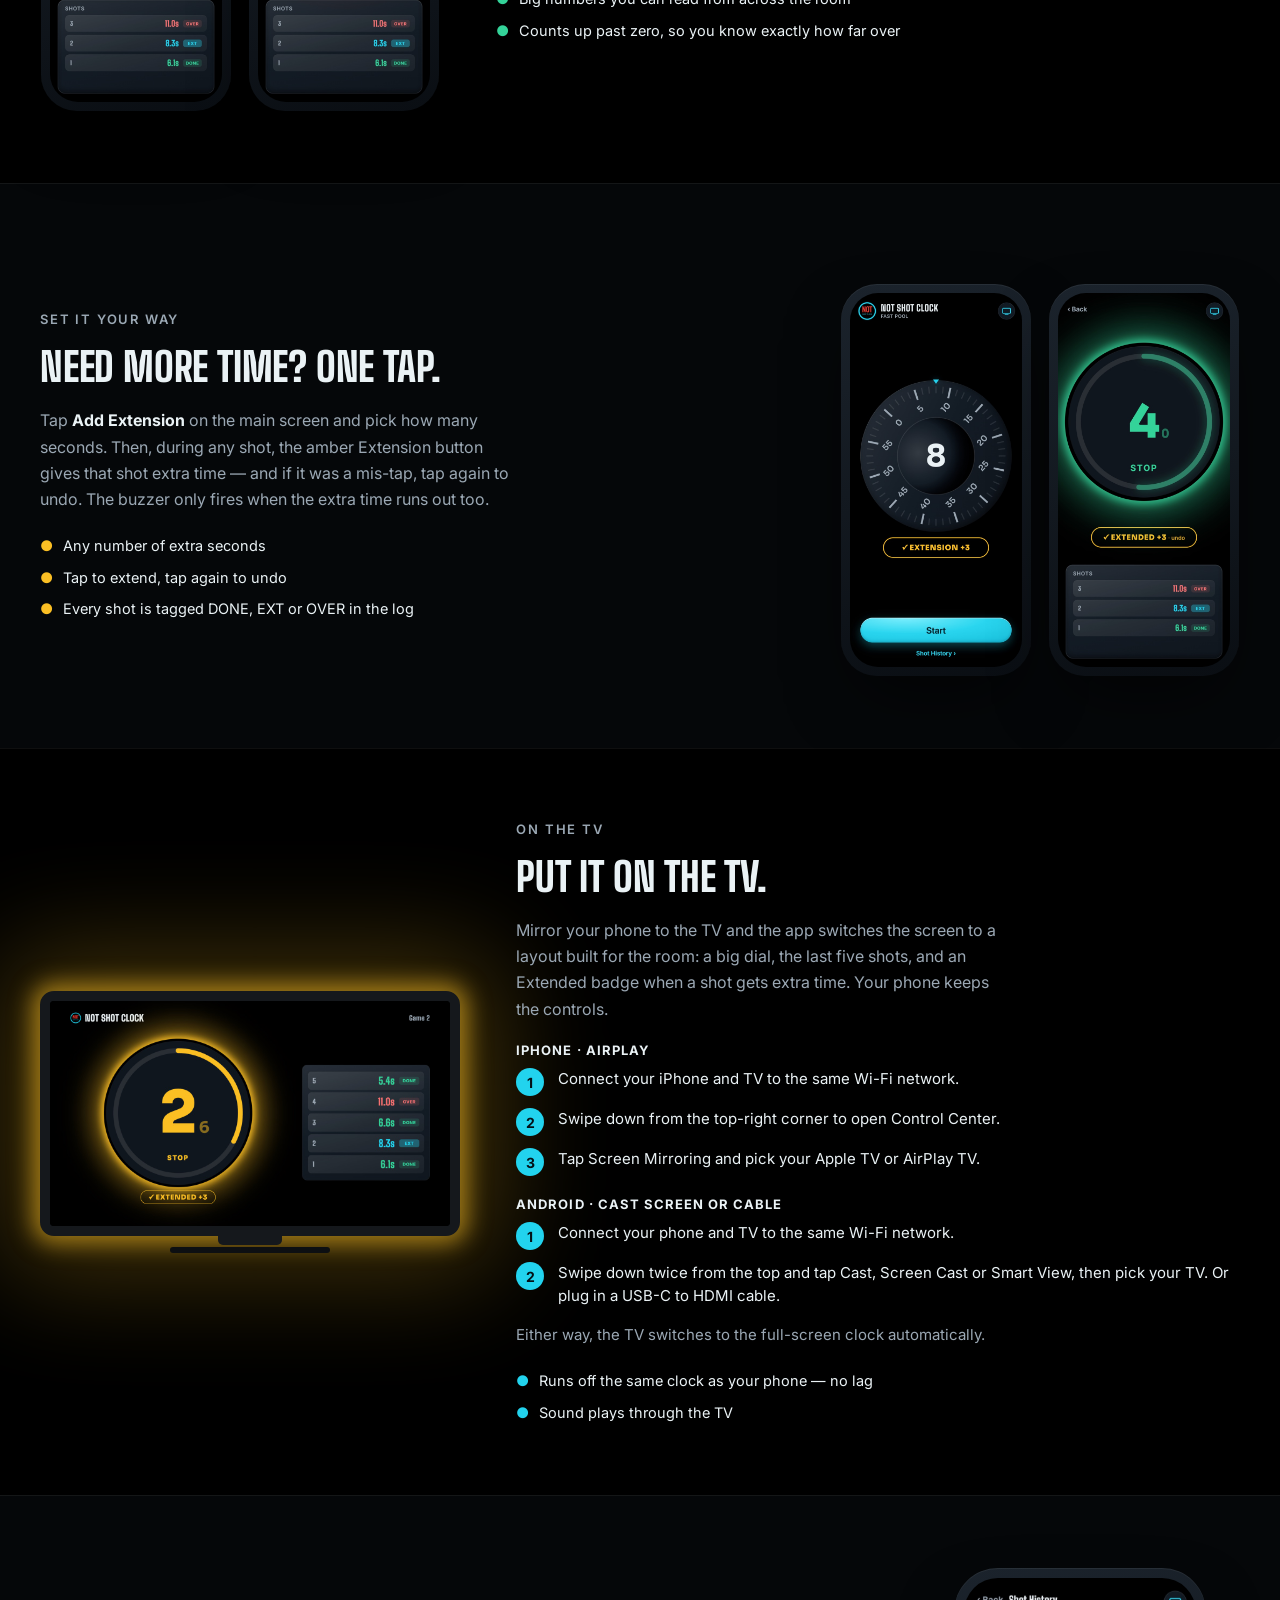
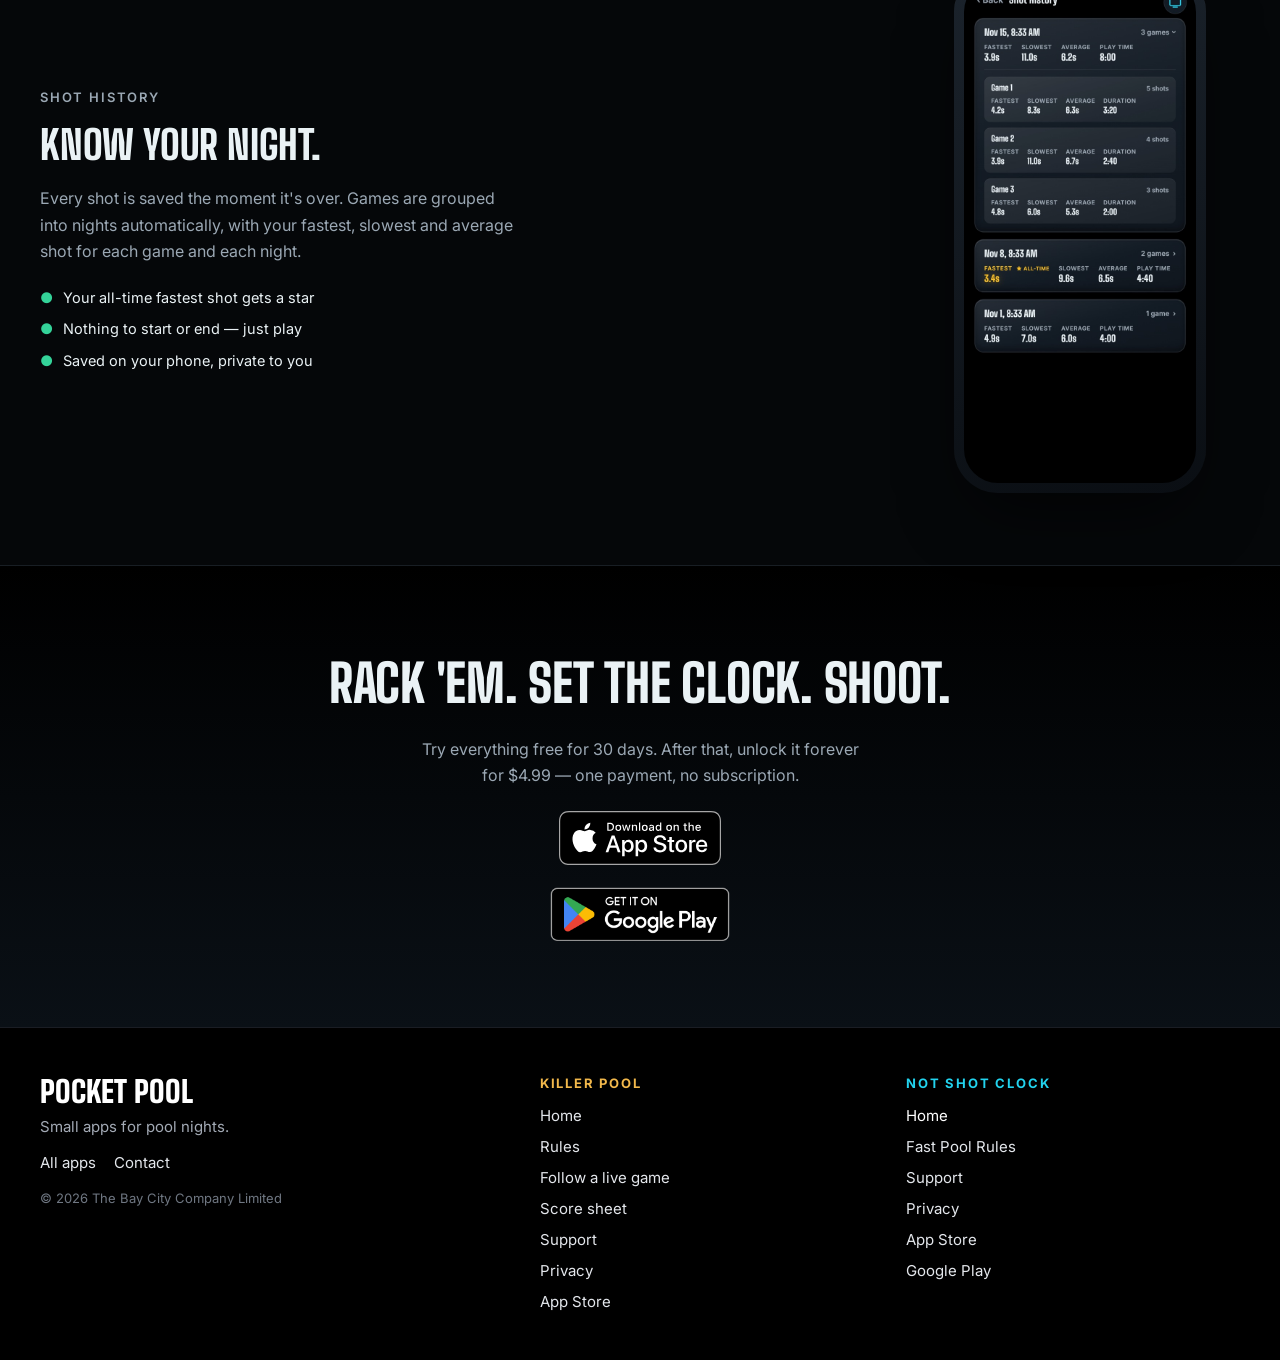
==== commit 6c93c24f: "Price: $4.99 one-time unlock Co-Authored-By: Claude Opus 5.5 <noreply@anthropic.com>" ====
--- a/index.html
+++ b/index.html
@@ -3,10 +3,10 @@
 <head>
 <meta charset="UTF-8">
 <title>Not Shot Clock — the shot clock for pool nights</title>
-<meta name="description" content="A fast, no-nonsense shot clock for pool, billiards and snooker. Spin the dial, tap to start, hear the buzzer — and put it on the TV with AirPlay. Free for 30 days.">
+<meta name="description" content="A fast, no-nonsense shot clock for pool, billiards and snooker. Spin the dial, tap to start, hear the buzzer — and put it on the TV. iPhone and Android. Free for 30 days.">
 <meta name="viewport" content="width=device-width, initial-scale=1, viewport-fit=cover">
 <meta property="og:title" content="Not Shot Clock — the shot clock for pool nights">
-<meta property="og:description" content="Spin the dial, tap to start, hear the buzzer. Put it on the TV with AirPlay.">
+<meta property="og:description" content="Spin the dial, tap to start, hear the buzzer. Put it on the TV. iPhone and Android.">
 <meta property="og:image" content="https://notshotclock.pocketpoolapp.com/assets/img/tv-running.jpg">
 <link rel="icon" href="./assets/logo.png">
 <link rel="apple-touch-icon" href="./assets/logo.png">
@@ -61,6 +61,7 @@
   .steps li { counter-increment: s; display: flex; gap: 14px; align-items: flex-start; font-size: 15px; line-height: 1.5; }
   .steps li::before { content: counter(s); flex: none; width: 28px; height: 28px; border-radius: 50%; background: var(--accent); color: var(--on-accent); font-weight: 700; font-size: 14px; display: flex; align-items: center; justify-content: center; }
   .price { display: inline-flex; gap: 10px; align-items: center; flex-wrap: wrap; font-size: 14px; color: var(--muted); }
+  .tv-os { margin: 4px 0 -6px; font-family: 'Inter', sans-serif; font-size: 13px; font-weight: 700; letter-spacing: 0.08em; text-transform: uppercase; color: var(--text); }
   .price b { color: var(--text); font-weight: 600; }
   @media (max-width: 560px) {
     .band { padding-block: 56px; }
@@ -86,6 +87,7 @@
         <a href="https://apps.apple.com/app/id6815306099" style="display:block; line-height:0;">
           <img src="./assets/app-store-badge.svg" alt="Download on the App Store" style="height:40px; width:auto; display:block;">
         </a>
+        <a href="https://play.google.com/store/apps/details?id=com.thebaycitycompanylimited.shotclock" style="display:block; line-height:0;"><img src="./assets/google-play-badge.png" alt="Get it on Google Play" style="height:40px; width:auto; display:block;"></a>
       </div>
     </div>
   </div>
@@ -96,9 +98,10 @@
     <div class="copy" style="gap:22px;">
       <span class="eyebrow">Pool · Billiards · Snooker</span>
       <h1 class="display" style="font-size:clamp(46px,6vw,74px); line-height:0.98;">The shot clock<br>for pool nights.</h1>
-      <p class="lead">Spin the dial, tap to start, and let the glow and the buzzer do the arguing. On your phone, or up on the TV with AirPlay so the whole table can see it.</p>
+      <p class="lead">Spin the dial, tap to start, and let the glow and the buzzer do the arguing. On your iPhone or Android phone, or up on the TV so the whole table can see it.</p>
       <div style="display:flex; align-items:center; gap:14px; flex-wrap:wrap;">
         <a href="https://apps.apple.com/app/id6815306099" style="display:block; line-height:0;"><img src="./assets/app-store-badge.svg" alt="Download on the App Store" style="height:54px; width:auto;"></a>
+        <a href="https://play.google.com/store/apps/details?id=com.thebaycitycompanylimited.shotclock" style="display:block; line-height:0;"><img src="./assets/google-play-badge.png" alt="Get it on Google Play" style="height:54px; width:auto; display:block;"></a>
         <span class="price"><b>Free for 30 days</b> · then $4.99 once, no subscription</span>
       </div>
         <a href="/rules" style="display:inline-flex; align-items:center; gap:8px; font-family:'Inter',sans-serif; font-weight:600; font-size:15px; color:#22D3EE;">
@@ -184,20 +187,26 @@
   <div class="wrap row">
     <div class="media" style="flex:1 1 420px; align-items:center;">
       <div class="tv">
-        <div class="panel"><img src="/assets/img/tv-extended.jpg" alt="The TV layout over AirPlay: the dial on the left, the last five shots on the right, and an Extended +3 badge" style="width:100%; aspect-ratio:16/9; object-fit:cover;"></div>
+        <div class="panel"><img src="/assets/img/tv-extended.jpg" alt="The TV layout: the dial on the left, the last five shots on the right, and an Extended +3 badge" style="width:100%; aspect-ratio:16/9; object-fit:cover;"></div>
         <div class="neck"></div><div class="foot"></div>
       </div>
     </div>
     <div class="copy" style="--dot: var(--accent);">
-      <span class="eyebrow">AirPlay</span>
+      <span class="eyebrow">On the TV</span>
       <h2 class="display" style="font-size:clamp(28px,3.6vw,40px);">Put it on the TV.</h2>
-      <p class="body">Mirror your iPhone to an Apple TV or any AirPlay TV and the app switches the screen to a layout built for the room: a big dial, the last five shots, and an Extended badge when a shot gets extra time. Your phone keeps the controls.</p>
+      <p class="body">Mirror your phone to the TV and the app switches the screen to a layout built for the room: a big dial, the last five shots, and an Extended badge when a shot gets extra time. Your phone keeps the controls.</p>
+      <h3 class="tv-os">iPhone · AirPlay</h3>
       <ol class="steps">
         <li>Connect your iPhone and TV to the same Wi-Fi network.</li>
         <li>Swipe down from the top-right corner to open Control Center.</li>
-        <li>Tap Screen Mirroring and pick your TV.</li>
-        <li>The TV switches to the full-screen clock automatically.</li>
+        <li>Tap Screen Mirroring and pick your Apple TV or AirPlay TV.</li>
       </ol>
+      <h3 class="tv-os">Android · Cast screen or cable</h3>
+      <ol class="steps">
+        <li>Connect your phone and TV to the same Wi-Fi network.</li>
+        <li>Swipe down twice from the top and tap Cast, Screen Cast or Smart View, then pick your TV. Or plug in a USB-C to HDMI cable.</li>
+      </ol>
+      <p class="body" style="font-size:15px;">Either way, the TV switches to the full-screen clock automatically.</p>
       <ul class="dots">
         <li>Runs off the same clock as your phone — no lag</li>
         <li>Sound plays through the TV</li>
@@ -231,6 +240,7 @@
     <h2 class="display" style="font-size:clamp(32px,5vw,52px); max-width:640px;">Rack 'em. Set the clock. Shoot.</h2>
     <p class="body" style="max-width:460px;">Try everything free for 30 days. After that, unlock it forever for $4.99 — one payment, no subscription.</p>
     <a href="https://apps.apple.com/app/id6815306099" style="display:block; line-height:0;"><img src="./assets/app-store-badge.svg" alt="Download on the App Store" style="height:54px; width:auto;"></a>
+        <a href="https://play.google.com/store/apps/details?id=com.thebaycitycompanylimited.shotclock" style="display:block; line-height:0;"><img src="./assets/google-play-badge.png" alt="Get it on Google Play" style="height:54px; width:auto; display:block;"></a>
   </div>
 </div>
 
@@ -239,7 +249,7 @@
     <div class="sitefoot__in">
       <div class="sitefoot__brand">
         <a class="sitefoot__home" href="https://pocketpoolapp.com/">Pocket Pool</a>
-        <p>Small iPhone apps for pool nights.</p>
+        <p>Small apps for pool nights.</p>
         <span class="sitefoot__links"><a href="https://pocketpoolapp.com/">All apps</a><a href="mailto:killerpoolapp@gmail.com">Contact</a></span>
         <p class="sitefoot__legal">© 2026 The Bay City Company Limited</p>
       </div>
@@ -260,6 +270,7 @@
         <a href="/support">Support</a>
         <a href="/privacy">Privacy</a>
         <a href="https://apps.apple.com/app/apple-store/id6815306099?pt=128809266&amp;ct=nsc-footer&amp;mt=8">App Store</a>
+        <a href="https://play.google.com/store/apps/details?id=com.thebaycitycompanylimited.shotclock">Google Play</a>
       </nav>
     </div>
   </footer>
